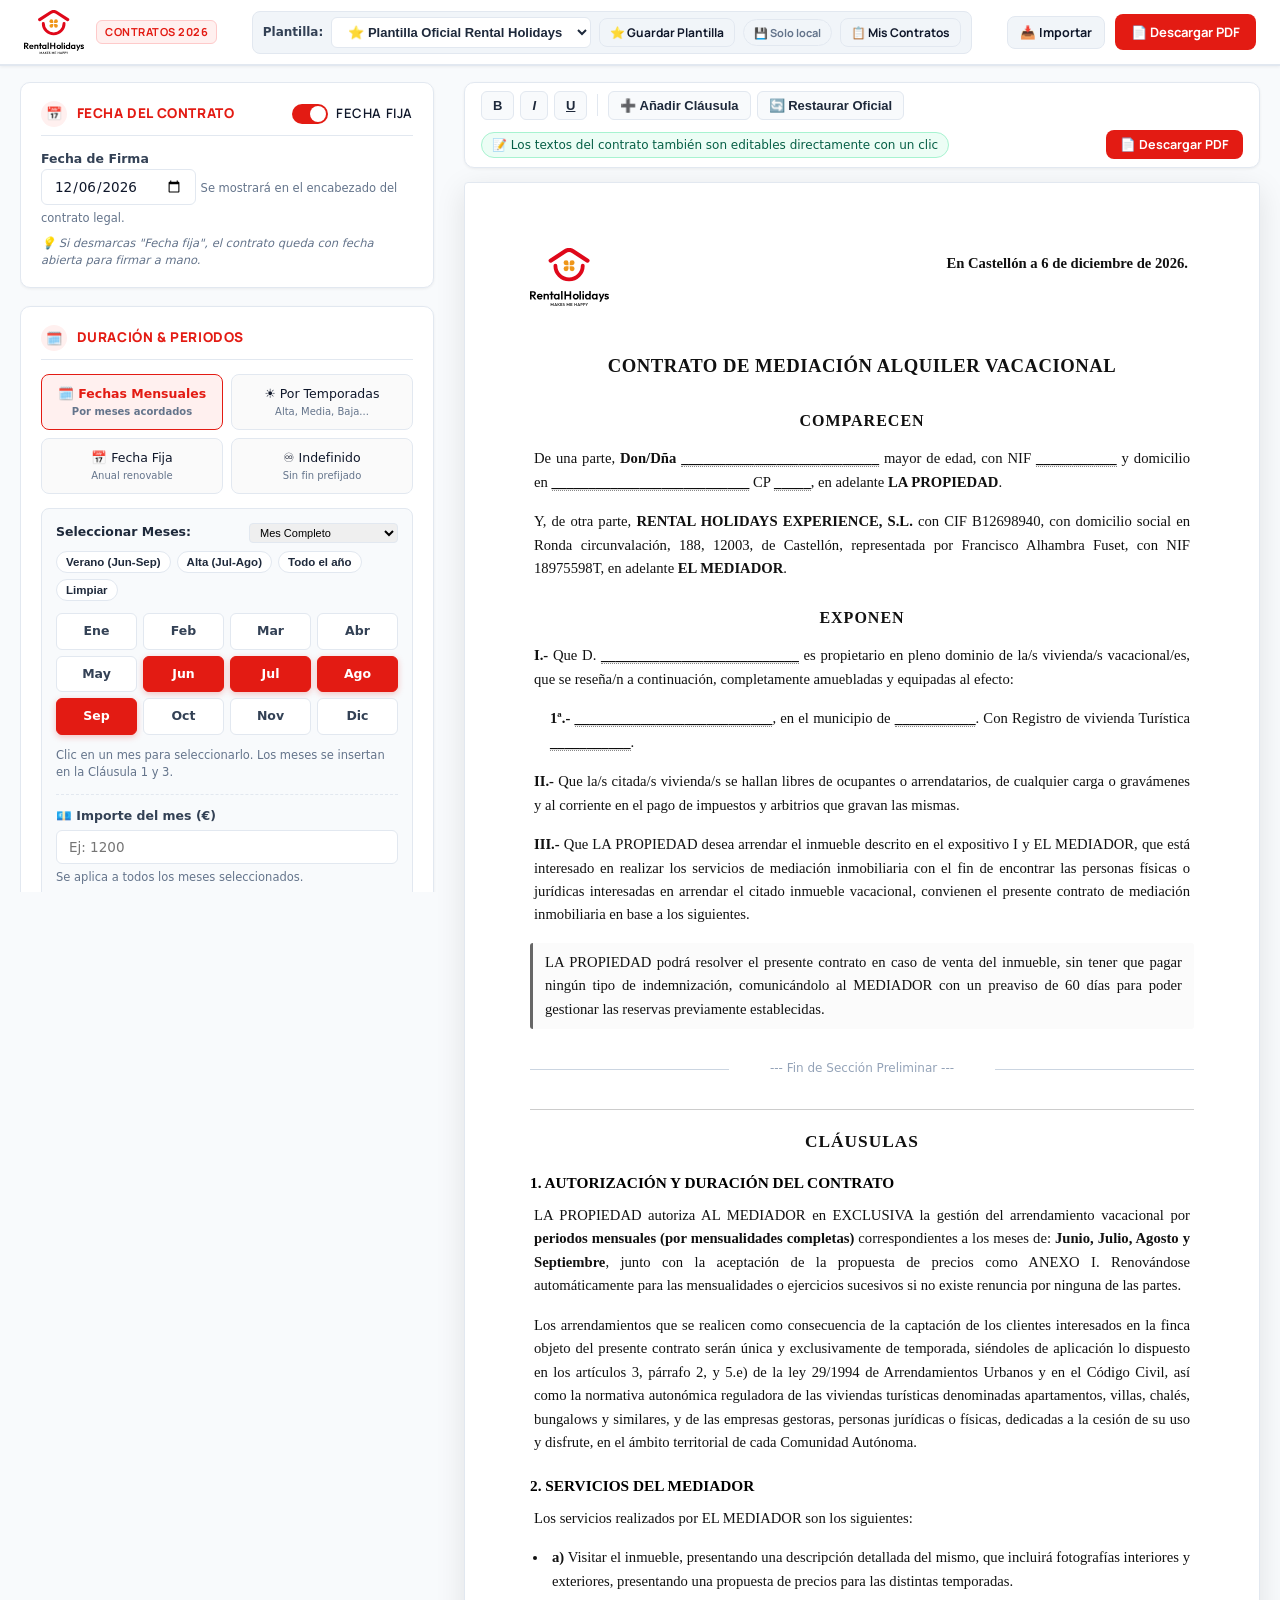
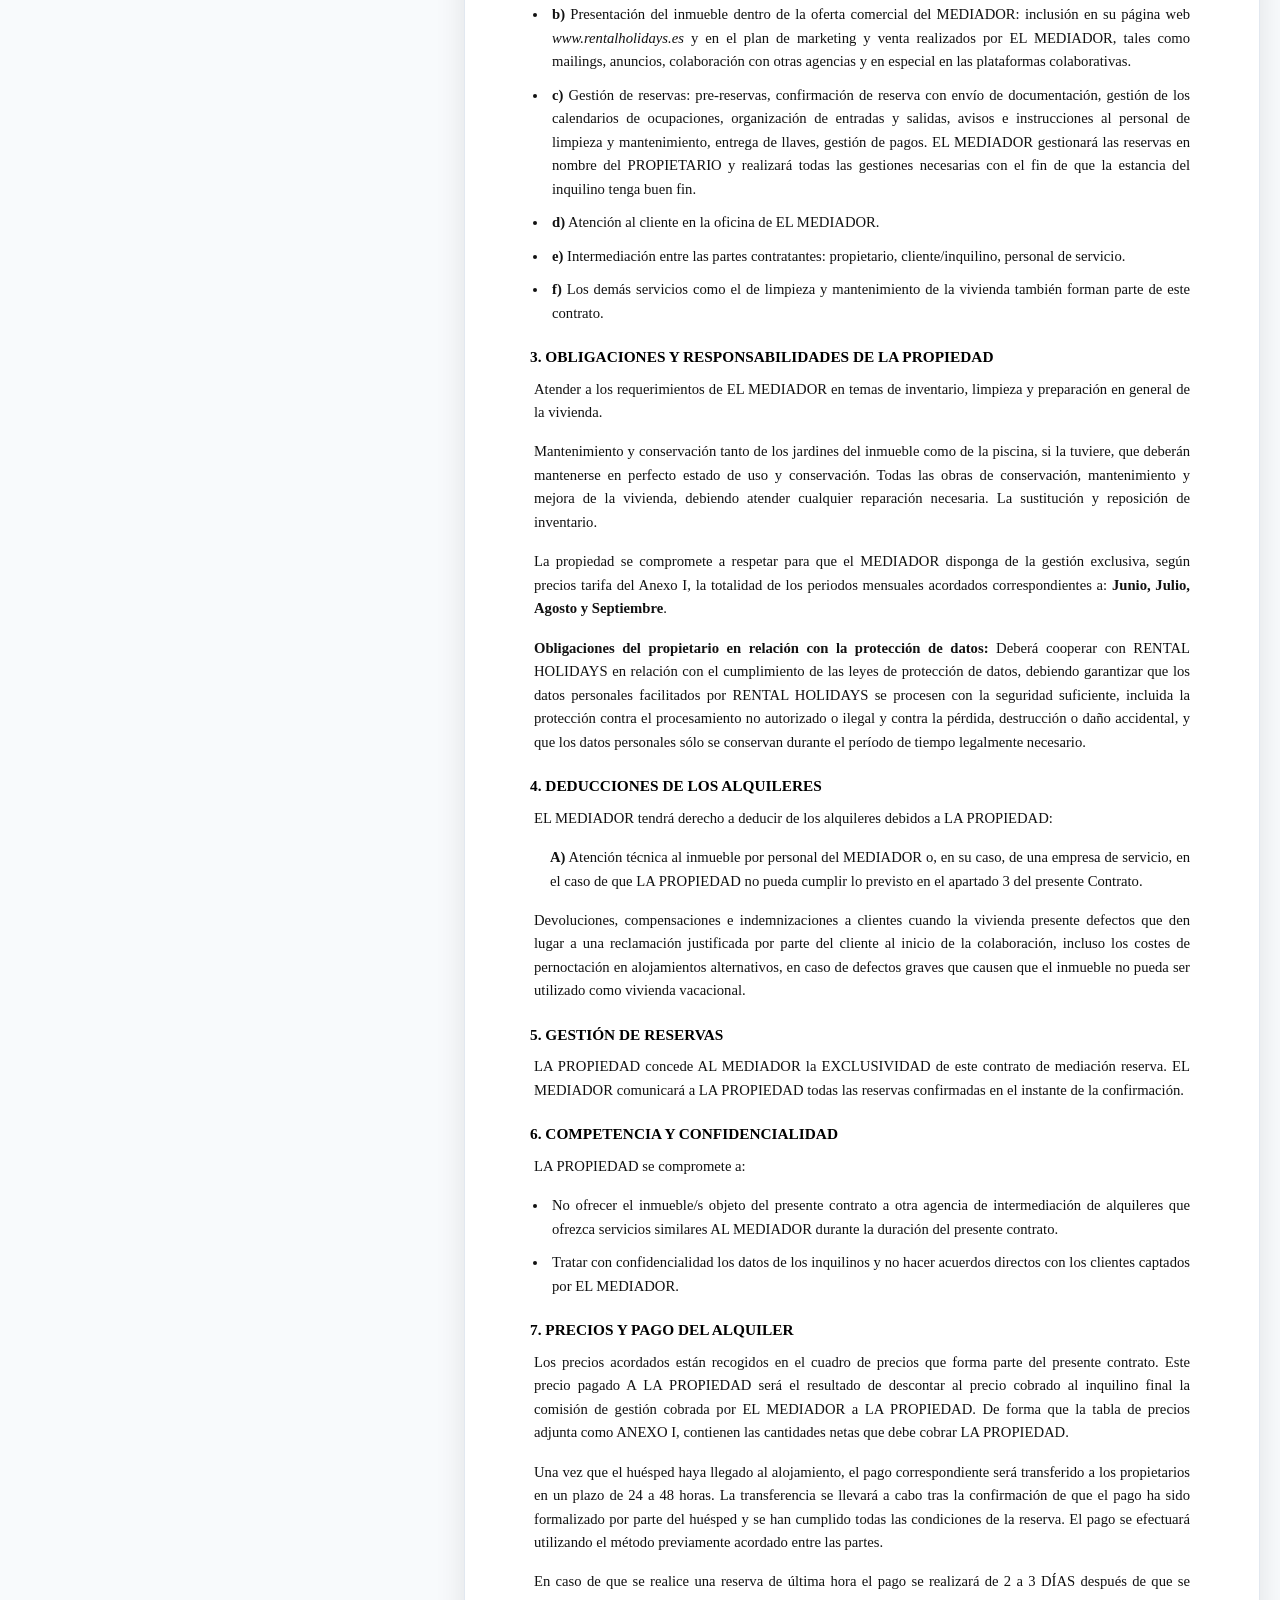
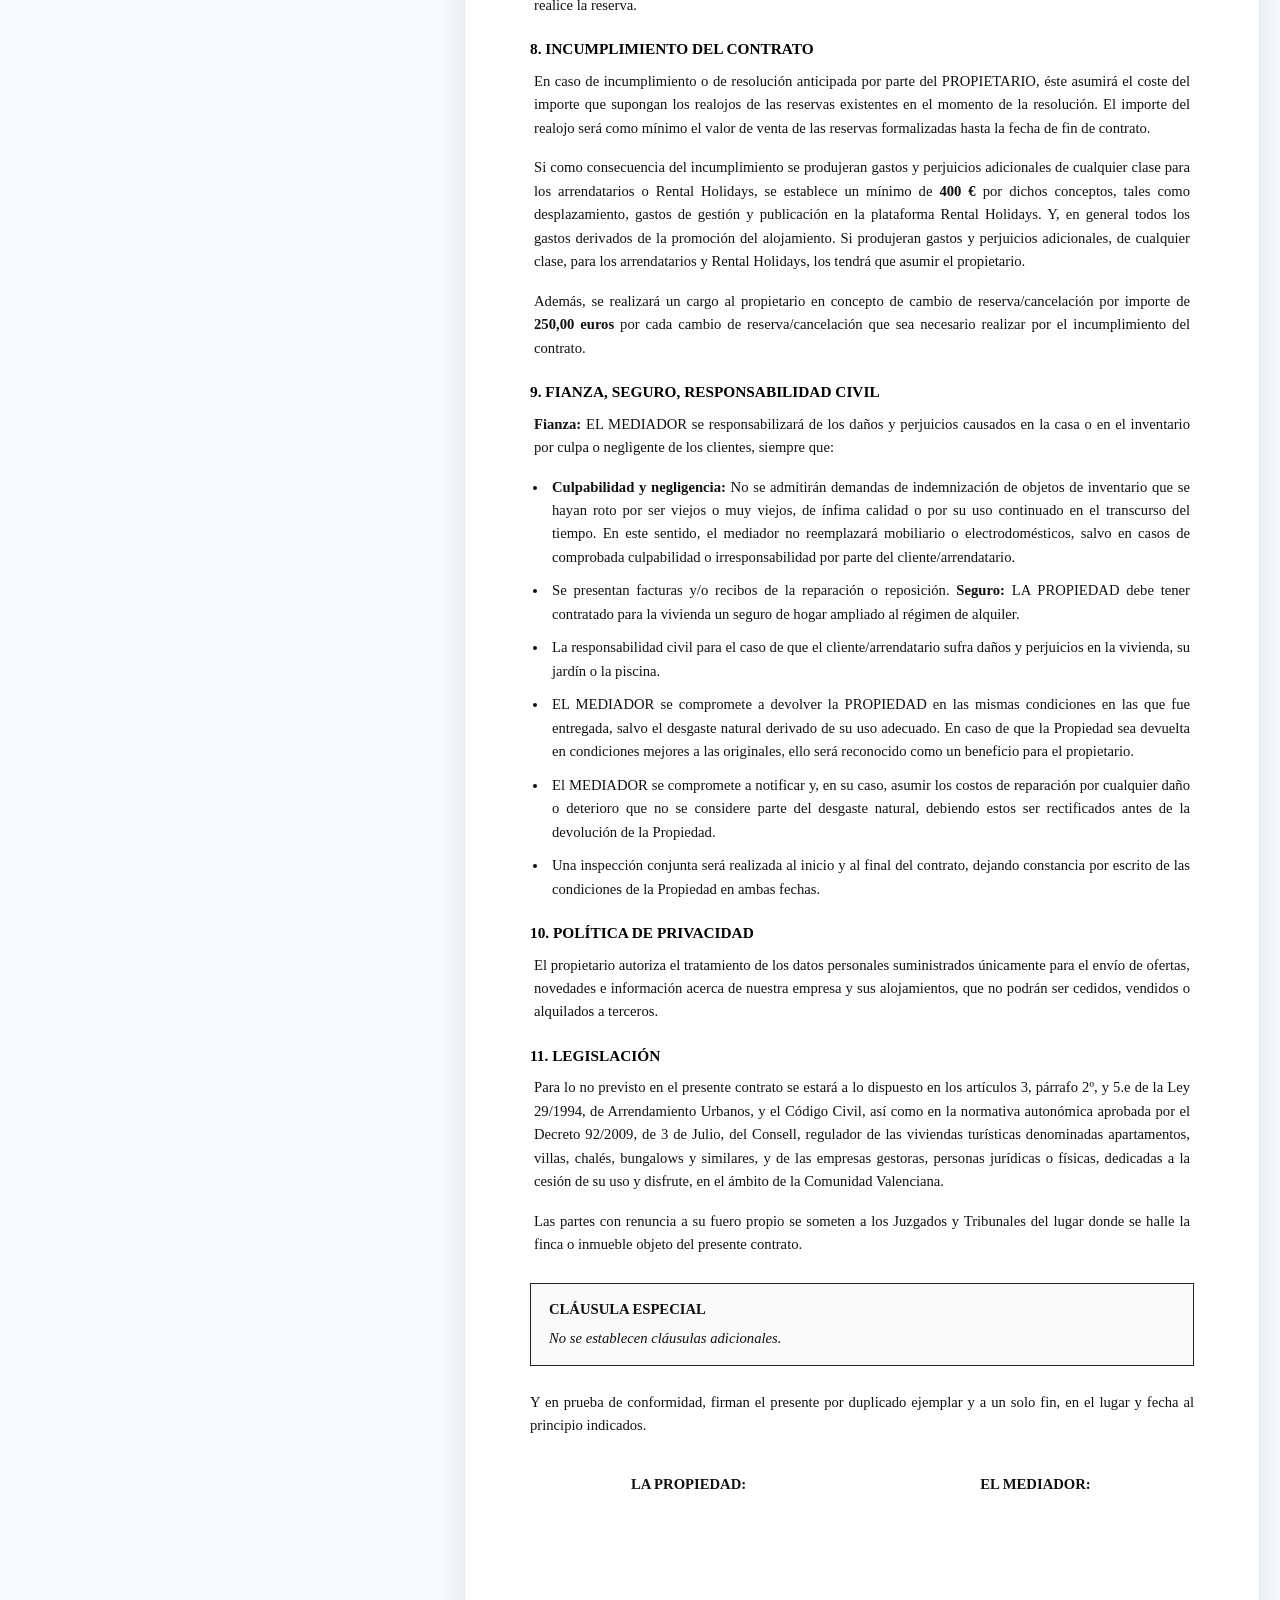
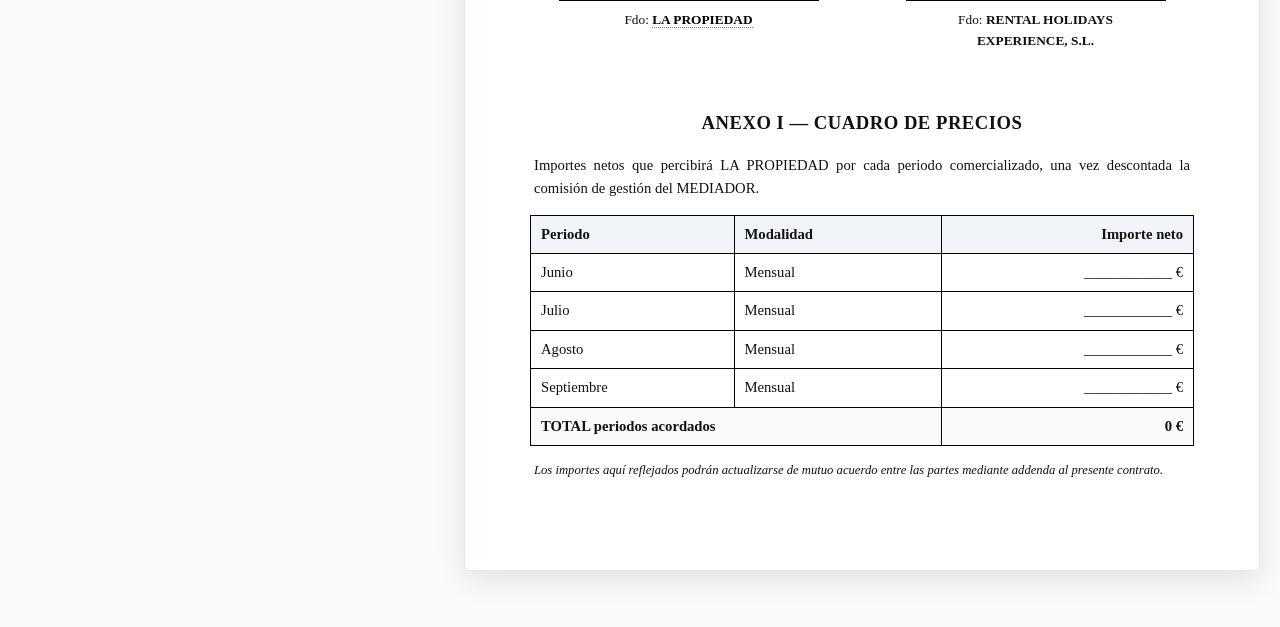
==== index.html @ 059d4587 "Generador de contratos de mediación con exportación a PDF Aplicación estática para componer contrato" ====
<!DOCTYPE html>
<html lang="es">
<head>
  <meta charset="UTF-8">
  <meta name="viewport" content="width=device-width, initial-scale=1.0">
  <title>Plantilla y Generador de Contrato - Rental Holidays</title>
  <link rel="preconnect" href="https://fonts.googleapis.com">
  <link rel="stylesheet" href="https://fonts.googleapis.com/css2?family=Manrope:wght@600;700;800&display=swap">
  <!-- ?v= evita que el navegador sirva versiones viejas desde caché al abrir por file:// -->
  <link rel="stylesheet" href="css/styles.css?v=4">
  <script src="js/html2pdf.bundle.min.js"></script>
</head>
<body>

  <!-- CABECERA PRINCIPAL -->
  <header class="app-header">
    <div class="header-container">
      <div class="brand-section">
        <img src="assets/logo.svg" alt="Rental Holidays" class="brand-logo" />
        <span class="brand-badge">Contratos 2026</span>
      </div>

      <!-- Selector y Gestor de Plantillas -->
      <div class="template-bar-header">
        <label for="selectPlantillas" style="font-size: 12px; font-weight: 700; color: var(--secondary-light);">Plantilla:</label>
        <select id="selectPlantillas" onchange="onTemplateSelected(this.value)">
          <option value="default">⭐ Plantilla Oficial Rental Holidays</option>
        </select>
        <button type="button" class="btn btn-secondary" style="padding: 5px 10px; font-size: 12px;" onclick="openSaveTemplateModal()" title="Guardar cambios como nueva plantilla">
          ⭐ Guardar Plantilla
        </button>
        <button type="button" id="btnEliminarPlantilla" class="btn btn-danger-outline" style="padding: 5px 9px; font-size: 12px; display: none;" onclick="deleteCurrentTemplate()" title="Eliminar plantilla seleccionada">
          🗑️
        </button>
        <button type="button" id="dbStatusBadge" class="db-status-badge db-status-offline" onclick="connectDbPrompt()" title="Conectar con la base de datos compartida entre PCs">
          💾 Solo local
        </button>
        <button type="button" class="btn btn-secondary" style="padding: 5px 10px; font-size: 12px;" onclick="openContractsListModal()" title="Ver todos los contratos guardados">
          📋 Mis Contratos
        </button>
      </div>

      <!-- Acciones de Exportación -->
      <div class="header-actions">
        <input type="file" id="inputImportJSON" accept=".json" style="display: none;" onchange="importTemplatesJSON(event)">
        <button type="button" class="btn btn-secondary" style="font-size: 12.5px; padding: 7px 12px;" onclick="document.getElementById('inputImportJSON').click()">
          📥 Importar
        </button>
        <button type="button" class="btn btn-primary" onclick="downloadPDF()">
          📄 Descargar PDF
        </button>
      </div>
    </div>
  </header>

  <!-- ESPACIO DE TRABAJO UNIFICADO (2 COLUMNAS) -->
  <main class="workspace-container">

    <!-- ==========================================
         COLUMNA IZQUIERDA: FORMULARIO + FECHAS
         ========================================== -->
    <aside class="control-panel">

      <!-- 1. FECHA DEL CONTRATO -->
      <div class="card">
        <div class="card-title">
          <div><span class="icon-badge">📅</span> Fecha del Contrato</div>
          <label class="switch-control">
            <input type="checkbox" id="chkIncluirFecha" checked>
            <span class="switch-label">Fecha fija</span>
          </label>
        </div>
        <div id="contenedorFechaInput" class="form-group" style="margin-bottom: 6px;">
          <label for="fechaContrato">Fecha de Firma</label>
          <input type="date" id="fechaContrato">
          <span class="help-text">Se mostrará en el encabezado del contrato legal.</span>
        </div>
        <div class="help-text" style="font-style: italic; margin-top: 4px;">
          💡 Si desmarcas "Fecha fija", el contrato queda con fecha abierta para firmar a mano.
        </div>
      </div>

      <!-- 2. MODALIDAD DE DURACIÓN & FECHAS MENSUALES -->
      <div class="card">
        <div class="card-title">
          <div><span class="icon-badge">🗓️</span> Duración & Periodos</div>
        </div>

        <div class="mode-selector-tabs">
          <label class="mode-tab-option">
            <input type="radio" name="modoDuracion" value="mensual" checked>
            <div class="mode-tab-card">
              <span class="mode-tab-title">🗓️ Fechas Mensuales</span>
              <span style="font-size: 10px; color: var(--text-muted);">Por meses acordados</span>
            </div>
          </label>
          <label class="mode-tab-option">
            <input type="radio" name="modoDuracion" value="temporadas">
            <div class="mode-tab-card">
              <span class="mode-tab-title">☀️ Por Temporadas</span>
              <span style="font-size: 10px; color: var(--text-muted);">Alta, Media, Baja...</span>
            </div>
          </label>
          <label class="mode-tab-option">
            <input type="radio" name="modoDuracion" value="fechas">
            <div class="mode-tab-card">
              <span class="mode-tab-title">📅 Fecha Fija</span>
              <span style="font-size: 10px; color: var(--text-muted);">Anual renovable</span>
            </div>
          </label>
          <label class="mode-tab-option">
            <input type="radio" name="modoDuracion" value="indefinido">
            <div class="mode-tab-card">
              <span class="mode-tab-title">♾️ Indefinido</span>
              <span style="font-size: 10px; color: var(--text-muted);">Sin fin prefijado</span>
            </div>
          </label>
        </div>

        <!-- PANEL: FECHAS MENSUALES CON FECHAS POR MES -->
        <div id="panelModoMensual" class="monthly-dates-box" style="display: block;">
          <div style="display: flex; justify-content: space-between; align-items: center; margin-bottom: 8px;">
            <strong style="font-size: 12.5px; color: var(--secondary);">Seleccionar Meses:</strong>
            <select id="selTipoMensual" style="font-size: 11px; padding: 2px 6px; border-radius: 4px; border: 1px solid var(--border);">
              <option value="completo">Mes Completo</option>
              <option value="quincenal">Por Quincenas</option>
              <option value="personalizado">Fechas Personalizadas</option>
            </select>
          </div>
          <div class="monthly-presets">
            <button type="button" class="preset-btn" onclick="setMonthPreset('verano')">Verano (Jun-Sep)</button>
            <button type="button" class="preset-btn" onclick="setMonthPreset('alta')">Alta (Jul-Ago)</button>
            <button type="button" class="preset-btn" onclick="setMonthPreset('anual')">Todo el año</button>
            <button type="button" class="preset-btn" onclick="setMonthPreset('limpiar')">Limpiar</button>
          </div>
          <div class="months-grid">
            <div class="month-chip" data-month="1">Ene</div>
            <div class="month-chip" data-month="2">Feb</div>
            <div class="month-chip" data-month="3">Mar</div>
            <div class="month-chip" data-month="4">Abr</div>
            <div class="month-chip" data-month="5">May</div>
            <div class="month-chip" data-month="6">Jun</div>
            <div class="month-chip" data-month="7">Jul</div>
            <div class="month-chip" data-month="8">Ago</div>
            <div class="month-chip" data-month="9">Sep</div>
            <div class="month-chip" data-month="10">Oct</div>
            <div class="month-chip" data-month="11">Nov</div>
            <div class="month-chip" data-month="12">Dic</div>
          </div>
          <span class="help-text" style="display: block; margin-bottom: 12px;">Clic en un mes para seleccionarlo. Los meses se insertan en la Cláusula 1 y 3.</span>

          <!-- IMPORTES DE LOS MESES -->
          <div class="monthly-amounts">
            <div class="form-group" style="margin-bottom: 8px;">
              <label for="importeMensual">💶 Importe del mes (€)</label>
              <input type="number" id="importeMensual" min="0" step="0.01" placeholder="Ej: 1200">
              <span class="help-text">Se aplica a todos los meses seleccionados.</span>
            </div>
            <label class="switch-control" style="margin-bottom: 8px;">
              <input type="checkbox" id="chkImportePorMes">
              <span class="switch-label">Importe específico por mes</span>
            </label>
            <div id="monthAmountsContainer" style="display: none; flex-direction: column; gap: 6px;"></div>
            <span class="help-text" style="margin-top: 8px; display: block;">Los importes se publican en el <strong>ANEXO I</strong> del contrato.</span>
          </div>
        </div>

        <!-- PANEL: POR TEMPORADAS -->
        <div id="panelModoTemporadas" class="seasons-manager" style="display: none;">
          <div class="seasons-header">
            <strong style="font-size: 12.5px; color: var(--secondary);">Temporadas Definidas:</strong>
            <button type="button" class="btn btn-secondary" style="padding: 3px 8px; font-size: 11px;" onclick="addSeason()">+ Añadir</button>
          </div>
          <div id="seasonsListContainer"></div>
        </div>

        <!-- PANEL: FECHA FIJA ANUAL -->
        <div id="panelModoFechas" style="display: none; background: #f8fafc; padding: 12px; border-radius: 8px; border: 1px solid var(--border);">
          <div class="form-group" style="margin-bottom: 0;">
            <label for="fechaFinContrato">Fecha Límite Inicial</label>
            <input type="text" id="fechaFinContrato" value="31 de octubre de 2026" placeholder="31 de octubre de 2026">
          </div>
        </div>
      </div>

      <!-- 3. DATOS DEL PROPIETARIO (COMPARECE) -->
      <div class="card">
        <div class="card-title">
          <div><span class="icon-badge">👤</span> Datos del Propietario</div>
        </div>
        <div class="form-group">
          <label for="nombrePropietario">Nombre Completo (Doña/Don)</label>
          <input type="text" id="nombrePropietario" placeholder="Nombre y Apellidos" oninput="onFieldInput('nombrePropietario', this.value)">
        </div>
        <div style="display: grid; grid-template-columns: 1fr 1fr; gap: 10px;">
          <div class="form-group">
            <label for="nifPropietario">NIF / NIE</label>
            <input type="text" id="nifPropietario" placeholder="12345678X" oninput="onFieldInput('nifPropietario', this.value)">
          </div>
          <div class="form-group">
            <label for="cpPropietario">Código Postal</label>
            <input type="text" id="cpPropietario" placeholder="12003" oninput="onFieldInput('cpPropietario', this.value)">
          </div>
        </div>
        <div class="form-group">
          <label for="domicilioPropietario">Domicilio Completo</label>
          <input type="text" id="domicilioPropietario" placeholder="Calle, Número, Ciudad" oninput="onFieldInput('domicilioPropietario', this.value)">
        </div>
      </div>

      <!-- 4. INMUEBLE TURÍSTICO (EXPONEN) -->
      <div class="card">
        <div class="card-title">
          <div><span class="icon-badge">🏠</span> Inmueble Turístico</div>
        </div>
        <div class="form-group">
          <label for="descripcionVivienda">Ubicación / Descripción</label>
          <input type="text" id="descripcionVivienda" placeholder="Ej: Apartamento en Primera Línea de Playa" oninput="onFieldInput('descripcionVivienda', this.value)">
        </div>
        <div style="display: grid; grid-template-columns: 1fr 1fr; gap: 10px;">
          <div class="form-group">
            <label for="refInmueble">Nº Registro VT</label>
            <input type="text" id="refInmueble" placeholder="VT-XXXXX-CS" oninput="onFieldInput('refInmueble', this.value)">
          </div>
          <div class="form-group">
            <label for="municipioInmueble">Municipio</label>
            <input type="text" id="municipioInmueble" placeholder="Castellón / Peñíscola" oninput="onFieldInput('municipioInmueble', this.value)">
          </div>
        </div>
      </div>

      <!-- 5. CLÁUSULA ESPECIAL -->
      <div class="card">
        <div class="card-title">
          <div><span class="icon-badge">📝</span> Cláusula Especial</div>
        </div>
        <div class="form-group">
          <label for="clausulaEspecial">Acuerdos o pactos adicionales</label>
          <textarea id="clausulaEspecial" rows="3" placeholder="Ej: El propietario se reserva la primera quincena de julio..." oninput="onFieldInput('clausulaEspecial', this.value)" style="resize: vertical;"></textarea>
        </div>
      </div>

      <!-- 6. FIRMA DIGITAL -->
      <div class="card">
        <div class="card-title">
          <div><span class="icon-badge">✍️</span> Firma del Propietario</div>
          <button type="button" class="btn-danger-outline btn" style="padding: 3px 8px; font-size: 11px;" onclick="limpiarFirma()">Limpiar</button>
        </div>
        <div class="signature-box">
          <canvas id="canvasFirma"></canvas>
          <div class="sig-actions">
            <span class="sig-status" id="sigStatusText">Dibuja con ratón o dedo</span>
            <span style="font-size: 10.5px; color: #94a3b8;">Aparece en el contrato</span>
          </div>
        </div>
      </div>

      <!-- 7. ACCIONES RÁPIDAS -->
      <div class="card" style="background: #fdfefe;">
        <div style="display: flex; flex-direction: column; gap: 8px;">
          <button type="button" class="btn btn-primary" style="width: 100%; padding: 12px;" onclick="downloadPDF()">
            📄 Descargar Contrato PDF
          </button>
          <button type="button" class="btn btn-success" style="width: 100%;" onclick="openSaveTemplateModal()">
            ⭐ Guardar como Plantilla
          </button>
        </div>
      </div>

    </aside>

    <!-- ==========================================
         COLUMNA DERECHA: CONTRATO LEGAL A4 EN VIVO
         ========================================== -->
    <section class="document-view-column">

      <!-- BARRA DE HERRAMIENTAS DE EDICIÓN -->
      <div class="editor-toolbar">
        <div class="toolbar-group">
          <button type="button" class="tool-btn" onclick="formatDoc('bold')" title="Negrita"><strong>B</strong></button>
          <button type="button" class="tool-btn" onclick="formatDoc('italic')" title="Cursiva"><em>I</em></button>
          <button type="button" class="tool-btn" onclick="formatDoc('underline')" title="Subrayado"><u>U</u></button>
          <div class="tool-divider"></div>
          <button type="button" class="tool-btn" onclick="addNewClause()">➕ Añadir Cláusula</button>
          <button type="button" class="tool-btn" onclick="resetToDefaultContract()">🔄 Restaurar Oficial</button>
        </div>
        <div class="editor-badge-hint">
          <span>📝 Los textos del contrato también son editables directamente con un clic</span>
        </div>
        <div class="toolbar-group">
          <button type="button" class="btn btn-primary" style="padding: 6px 14px; font-size: 12.5px;" onclick="downloadPDF()">
            📄 Descargar PDF
          </button>
        </div>
      </div>

      <!-- HOJA LEGAL A4 -->
      <div class="document-container">
        <div id="contratoDocumento" class="legal-sheet">
          <!-- Generado dinámicamente por contractData.js -->
        </div>
      </div>

    </section>
  </main>

  <!-- MODAL: GUARDAR COMO PLANTILLA -->
  <div id="modalGuardarPlantilla" class="modal-overlay">
    <div class="modal-content">
      <h3 class="modal-title">⭐ Guardar como Plantilla</h3>
      <p style="font-size: 13px; color: var(--text-muted); margin-bottom: 14px;">
        Asigna un nombre a esta plantilla para reutilizarla fácilmente en el futuro con otros propietarios o periodos.
      </p>
      <div class="form-group">
        <label for="inputNombrePlantilla">Nombre de la Plantilla</label>
        <input type="text" id="inputNombrePlantilla" placeholder="Ej: Plantilla Mensual Verano 2026">
      </div>
      <div class="modal-actions">
        <button type="button" class="btn btn-secondary" onclick="closeSaveTemplateModal()">Cancelar</button>
        <button type="button" class="btn btn-success" onclick="confirmSaveTemplate()">Guardar Plantilla</button>
      </div>
    </div>
  </div>

  <!-- MODAL: MIS CONTRATOS (buscar / cargar / eliminar) -->
  <div id="modalMisContratos" class="modal-overlay">
    <div class="modal-content" style="max-width: 560px;">
      <h3 class="modal-title">📋 Mis Contratos</h3>
      <input type="text" id="inputBuscarContrato" class="contracts-search" placeholder="Buscar por nombre de propietario o plantilla…" oninput="renderContractsList(this.value)">
      <div id="contractsListContainer" class="contracts-list"></div>
      <div class="modal-actions">
        <button type="button" class="btn btn-secondary" onclick="closeContractsListModal()">Cerrar</button>
      </div>
    </div>
  </div>

  <!-- OVERLAY DE CARGA -->
  <div id="overlayLoading" class="modal-overlay">
    <div style="background: white; border-radius: 12px; padding: 25px; text-align: center; max-width: 320px; box-shadow: var(--shadow-lg);">
      <div class="spinner"></div>
      <h4 style="color: var(--secondary); margin-bottom: 6px; margin-top: 10px;">Generando PDF</h4>
      <p style="font-size: 12px; color: var(--text-muted);">Preparando el documento legal oficial...</p>
    </div>
  </div>

  <style>
    @keyframes spin { to { transform: rotate(360deg); } }
    .spinner {
      width: 36px; height: 36px;
      border: 4px solid #f1f5f9;
      border-top: 4px solid var(--primary);
      border-radius: 50%;
      animation: spin 0.8s linear infinite;
      margin: 0 auto;
    }
  </style>

  <script src="js/contractData.js?v=4"></script>
  <script src="js/signature.js?v=4"></script>
  <script src="js/db.js?v=4"></script>
  <script src="js/app.js?v=4"></script>
</body>
</html>
---- css/styles.css ----
/* =========================================================
   RENTAL HOLIDAYS - SISTEMA DE CONTRATO EDITABLE
   Estilos de interfaz moderna y documento legal oficial A4
   ========================================================= */

:root {
  --primary: #E31B13;
  --primary-hover: #c4150e;
  --primary-light: #fff0ef;
  --primary-border: #fecaca;
  --secondary: #1e293b;
  --secondary-light: #334155;
  --accent: #990000;
  --bg: #f8fafc;
  --card-bg: #ffffff;
  --text-main: #0f172a;
  --text-muted: #64748b;
  --border: #e2e8f0;
  --border-focus: #E31B13;
  --success: #10b981;
  --warning: #f59e0b;
  --danger: #ef4444;
  --radius: 10px;
  --shadow-sm: 0 1px 3px rgba(0,0,0,0.06);
  --shadow-md: 0 4px 12px rgba(0,0,0,0.08);
  --shadow-lg: 0 10px 30px rgba(0,0,0,0.12);
  --font-sans: 'Segoe UI', system-ui, -apple-system, sans-serif;
  --font-legal: 'Times New Roman', Times, Georgia, serif;
  --font-display: 'Manrope', var(--font-sans);
}

* {
  box-sizing: border-box;
  margin: 0;
  padding: 0;
}

body {
  font-family: var(--font-sans);
  background-color: var(--bg);
  color: var(--text-main);
  line-height: 1.5;
  min-height: 100vh;
}

/* ==========================================
   APP HEADER
   ========================================== */
.app-header {
  background: #ffffff;
  border-bottom: 2px solid var(--border);
  padding: 10px 24px;
  position: sticky;
  top: 0;
  z-index: 100;
  box-shadow: var(--shadow-sm);
}

.header-container {
  max-width: 1600px;
  margin: 0 auto;
  display: flex;
  align-items: center;
  justify-content: space-between;
  gap: 15px;
  flex-wrap: wrap;
}

.brand-section {
  display: flex;
  align-items: center;
  gap: 12px;
}

.brand-logo {
  height: 44px;
  width: auto;
}

.brand-badge {
  background: var(--primary-light);
  color: var(--primary);
  font-family: var(--font-display);
  font-size: 11px;
  font-weight: 700;
  padding: 3px 8px;
  border-radius: 6px;
  text-transform: uppercase;
  letter-spacing: 0.5px;
  border: 1px solid var(--primary-border);
}

/* Template Selector Bar in Header */
.template-bar-header {
  display: flex;
  align-items: center;
  gap: 8px;
  background: #f1f5f9;
  padding: 5px 10px;
  border-radius: 8px;
  border: 1px solid var(--border);
}

.template-bar-header select {
  padding: 6px 12px;
  border: 1px solid var(--border);
  border-radius: 6px;
  font-size: 13px;
  font-weight: 600;
  color: var(--secondary);
  background: white;
  min-width: 220px;
  cursor: pointer;
}

.header-actions {
  display: flex;
  gap: 10px;
  align-items: center;
}

/* Common Buttons */
.btn {
  display: inline-flex;
  align-items: center;
  justify-content: center;
  gap: 8px;
  padding: 9px 16px;
  border-radius: 8px;
  font-family: var(--font-display);
  font-size: 13px;
  font-weight: 700;
  cursor: pointer;
  transition: all 0.2s ease;
  border: none;
  text-decoration: none;
}

.btn-primary {
  background: var(--primary);
  color: white;
}
.btn-primary:hover {
  background: var(--primary-hover);
  box-shadow: 0 4px 12px rgba(227, 27, 19, 0.3);
}

.btn-secondary {
  background: #f1f5f9;
  color: var(--text-main);
  border: 1px solid var(--border);
}
.btn-secondary:hover {
  background: #e2e8f0;
}

.btn-success {
  background: var(--success);
  color: white;
}
.btn-success:hover {
  background: #0d9668;
}

.btn-danger-outline {
  background: transparent;
  border: 1px solid var(--danger);
  color: var(--danger);
}
.btn-danger-outline:hover {
  background: #fef2f2;
}

/* ==========================================
   MAIN 2-COLUMN WORKSPACE
   ========================================== */
.workspace-container {
  max-width: 1600px;
  margin: 16px auto;
  padding: 0 20px 40px;
  display: grid;
  grid-template-columns: 1fr;
  gap: 24px;
  align-items: start;
}

@media (min-width: 1100px) {
  .workspace-container {
    grid-template-columns: 420px 1fr;
  }
}

/* Control Panel (Left Column) */
.control-panel {
  display: flex;
  flex-direction: column;
  gap: 18px;
}

@media (min-width: 1100px) {
  .control-panel {
    position: sticky;
    top: 76px;
    max-height: calc(100vh - 90px);
    overflow-y: auto;
    padding-right: 6px;
  }
  
  .control-panel::-webkit-scrollbar {
    width: 6px;
  }
  .control-panel::-webkit-scrollbar-thumb {
    background: #cbd5e1;
    border-radius: 4px;
  }
}

.card {
  background: var(--card-bg);
  border-radius: var(--radius);
  border: 1px solid var(--border);
  box-shadow: var(--shadow-sm);
  padding: 18px 20px;
  transition: box-shadow 0.2s ease;
}

.card:hover {
  box-shadow: var(--shadow-md);
}

.card-title {
  display: flex;
  align-items: center;
  justify-content: space-between;
  margin-bottom: 14px;
  padding-bottom: 8px;
  border-bottom: 1px solid var(--border);
  color: var(--primary);
  font-family: var(--font-display);
  font-size: 13.5px;
  font-weight: 800;
  text-transform: uppercase;
  letter-spacing: 0.6px;
}

/* Estado de sincronización con la base de datos compartida */
.db-status-badge {
  display: inline-flex;
  align-items: center;
  gap: 6px;
  padding: 5px 10px;
  border-radius: 999px;
  font-family: var(--font-display);
  font-size: 11px;
  font-weight: 700;
  border: 1px solid var(--border);
  background: #f1f5f9;
  color: var(--text-muted);
  cursor: pointer;
  transition: all 0.2s ease;
  white-space: nowrap;
}
.db-status-badge:hover { filter: brightness(0.97); }
.db-status-badge.db-status-online {
  background: #ecfdf5;
  border-color: #a7f3d0;
  color: #047857;
}
.db-status-badge.db-status-offline {
  background: #f1f5f9;
  border-color: var(--border);
  color: var(--text-muted);
}
.db-status-badge.db-status-error {
  background: #fff7ed;
  border-color: #fed7aa;
  color: #c2410c;
}
.db-status-badge.db-status-checking {
  background: #eff6ff;
  border-color: #bfdbfe;
  color: #1d4ed8;
}

.card-title .icon-badge {
  background: var(--primary-light);
  color: var(--primary);
  width: 26px;
  height: 26px;
  display: inline-flex;
  align-items: center;
  justify-content: center;
  border-radius: 50%;
  font-size: 13px;
  margin-right: 6px;
}

.form-group {
  display: flex;
  flex-direction: column;
  gap: 5px;
  margin-bottom: 12px;
}

.form-group label {
  font-size: 12.5px;
  font-weight: 600;
  color: #334155;
  display: flex;
  align-items: center;
  justify-content: space-between;
}

.form-group input,
.form-group select,
.form-group textarea {
  padding: 8px 12px;
  border: 1px solid var(--border);
  border-radius: 6px;
  font-size: 13.5px;
  font-family: inherit;
  background: #ffffff;
  color: var(--text-main);
  transition: all 0.2s;
}

.form-group input:focus,
.form-group select:focus,
.form-group textarea:focus {
  outline: none;
  border-color: var(--border-focus);
  box-shadow: 0 0 0 3px rgba(227, 27, 19, 0.15);
}

.help-text {
  font-size: 11.5px;
  color: var(--text-muted);
}

/* Switch Controls */
.switch-control {
  display: flex;
  align-items: center;
  gap: 8px;
  cursor: pointer;
  user-select: none;
}

.switch-control input[type="checkbox"] {
  width: 36px;
  height: 20px;
  appearance: none;
  background: #cbd5e1;
  border-radius: 20px;
  position: relative;
  outline: none;
  cursor: pointer;
  transition: 0.3s;
}

.switch-control input[type="checkbox"]:checked {
  background: var(--primary);
}

.switch-control input[type="checkbox"]::after {
  content: '';
  position: absolute;
  top: 2px;
  left: 2px;
  width: 16px;
  height: 16px;
  background: white;
  border-radius: 50%;
  transition: 0.3s;
}

.switch-control input[type="checkbox"]:checked::after {
  left: 18px;
}

.switch-label {
  font-size: 13px;
  font-weight: 600;
  color: var(--text-main);
}

/* Mode Selection Pills */
.mode-selector-tabs {
  display: grid;
  grid-template-columns: 1fr 1fr;
  gap: 8px;
  margin-bottom: 14px;
}

.mode-tab-option {
  position: relative;
}

.mode-tab-option input[type="radio"] {
  position: absolute;
  opacity: 0;
  cursor: pointer;
}

.mode-tab-card {
  border: 1.5px solid var(--border);
  border-radius: 8px;
  padding: 10px 8px;
  text-align: center;
  cursor: pointer;
  transition: all 0.2s ease;
  background: #fafafa;
  display: flex;
  flex-direction: column;
  align-items: center;
  justify-content: center;
  height: 100%;
}

.mode-tab-card:hover {
  border-color: #cbd5e1;
}

.mode-tab-option input[type="radio"]:checked + .mode-tab-card {
  border-color: var(--primary);
  background: var(--primary-light);
  color: var(--primary);
  font-weight: 700;
}

.mode-tab-title {
  font-size: 12.5px;
  display: block;
}

/* Spans de datos inyectados desde el formulario */
.data-field {
  font-weight: bold;
  color: #000;
  border-bottom: 1px dotted #888;
  min-width: 20px;
  display: inline;
  transition: background 0.2s;
}

@media screen {
  .data-field:empty::before {
    content: attr(data-placeholder, '______');
    color: #aaa;
    font-weight: normal;
    font-style: italic;
  }
}

/* ==========================================
   NUEVO: SELECTOR DE FECHAS MENSUALES
   ========================================== */
.monthly-dates-box {
  background: #f8fafc;
  border: 1px solid var(--border);
  border-radius: 8px;
  padding: 14px;
}

.monthly-presets {
  display: flex;
  gap: 6px;
  flex-wrap: wrap;
  margin-bottom: 12px;
}

.preset-btn {
  background: white;
  border: 1px solid var(--border);
  padding: 4px 9px;
  border-radius: 20px;
  font-size: 11.5px;
  font-weight: 600;
  color: var(--secondary);
  cursor: pointer;
  transition: all 0.15s;
}

.preset-btn:hover {
  background: #e2e8f0;
  border-color: #cbd5e1;
}

.months-grid {
  display: grid;
  grid-template-columns: repeat(4, 1fr);
  gap: 6px;
  margin-bottom: 12px;
}

.month-chip {
  background: white;
  border: 1.5px solid var(--border);
  border-radius: 6px;
  padding: 8px 4px;
  text-align: center;
  font-size: 12.5px;
  font-weight: 600;
  cursor: pointer;
  user-select: none;
  transition: all 0.15s ease;
  color: #334155;
}

.month-chip:hover {
  border-color: var(--primary-border);
}

.month-chip.selected {
  background: var(--primary);
  border-color: var(--primary);
  color: white;
  box-shadow: 0 2px 6px rgba(227, 27, 19, 0.25);
}

/* Importes por mes */
.monthly-amounts {
  border-top: 1px dashed var(--border);
  padding-top: 12px;
}

.month-amount-row {
  display: grid;
  grid-template-columns: 1fr 110px auto;
  gap: 8px;
  align-items: center;
  background: white;
  padding: 6px 10px;
  border: 1px solid var(--border);
  border-radius: 6px;
}

.month-amount-name {
  font-size: 12.5px;
  font-weight: 600;
  color: var(--secondary);
}

.month-amount-row input {
  padding: 6px 8px;
  font-size: 12px;
  border: 1px solid var(--border);
  border-radius: 4px;
  text-align: right;
  width: 100%;
}

.month-amount-currency {
  font-size: 12px;
  font-weight: 700;
  color: var(--text-muted);
}

/* Temporadas Table */
.seasons-manager {
  background: #f8fafc;
  border: 1px solid var(--border);
  border-radius: 8px;
  padding: 14px;
}

.seasons-header {
  display: flex;
  align-items: center;
  justify-content: space-between;
  margin-bottom: 10px;
}

.season-row {
  display: grid;
  grid-template-columns: 1fr 1fr auto;
  gap: 6px;
  align-items: center;
  background: white;
  padding: 8px;
  border: 1px solid var(--border);
  border-radius: 6px;
  margin-bottom: 6px;
}

/* El nombre ocupa su propia línea; periodo, mínimo y borrar van debajo */
.season-row input:first-child {
  grid-column: 1 / -1;
  font-weight: 600;
  color: var(--secondary);
}

.season-row input {
  min-width: 0; /* sin esto los inputs no encogen dentro del grid y desbordan el panel */
  width: 100%;
  padding: 6px 8px;
  font-size: 12px;
  border: 1px solid var(--border);
  border-radius: 4px;
}

.season-row input:focus {
  outline: none;
  border-color: var(--border-focus);
}

.btn-icon-danger {
  background: #fee2e2;
  color: var(--danger);
  border: none;
  width: 28px;
  height: 28px;
  border-radius: 6px;
  display: flex;
  align-items: center;
  justify-content: center;
  cursor: pointer;
  transition: 0.2s;
  font-size: 12px;
}

.btn-icon-danger:hover {
  background: var(--danger);
  color: white;
}

/* Signature Box */
.signature-box {
  background: #ffffff;
  border: 1.5px dashed #cbd5e1;
  border-radius: 8px;
  padding: 10px;
  text-align: center;
}

canvas#canvasFirma {
  background: #ffffff;
  border: 1px solid #e2e8f0;
  border-radius: 6px;
  width: 100%;
  height: 150px;
  cursor: crosshair;
  touch-action: none;
}

.sig-actions {
  display: flex;
  justify-content: space-between;
  align-items: center;
  margin-top: 8px;
}

.sig-status {
  font-size: 11.5px;
  color: var(--text-muted);
}

/* ==========================================
   DOCUMENT VIEW (RIGHT COLUMN)
   ========================================== */
.document-view-column {
  display: flex;
  flex-direction: column;
  gap: 14px;
}

/* Floating / Sticky Toolbar */
.editor-toolbar {
  background: #ffffff;
  border: 1px solid var(--border);
  border-radius: var(--radius);
  padding: 8px 16px;
  display: flex;
  align-items: center;
  justify-content: space-between;
  gap: 10px;
  flex-wrap: wrap;
  box-shadow: var(--shadow-sm);
  position: sticky;
  top: 72px;
  z-index: 90;
}

.toolbar-group {
  display: flex;
  align-items: center;
  gap: 6px;
}

.tool-btn {
  background: #f8fafc;
  border: 1px solid var(--border);
  padding: 6px 11px;
  border-radius: 6px;
  font-size: 13px;
  font-weight: 600;
  cursor: pointer;
  transition: all 0.15s ease;
  display: inline-flex;
  align-items: center;
  gap: 4px;
  color: var(--secondary);
}

.tool-btn:hover {
  background: #e2e8f0;
}

.tool-btn:active {
  background: #cbd5e1;
}

.tool-divider {
  width: 1px;
  height: 22px;
  background: var(--border);
  margin: 0 4px;
}

.editor-badge-hint {
  font-size: 12px;
  background: #ecfdf5;
  color: #065f46;
  padding: 3px 10px;
  border-radius: 20px;
  border: 1px solid #a7f3d0;
  display: flex;
  align-items: center;
  gap: 6px;
}

/* ==========================================
   SIMULADOR DE DOCUMENTO LEGAL OFICIAL A4
   ========================================== */
.document-container {
  display: flex;
  justify-content: center;
  padding: 0;
}

.legal-sheet {
  background: #ffffff;
  width: 100%;
  max-width: 860px;
  min-height: 1100px;
  padding: 65px 65px 75px 65px;
  box-shadow: 0 8px 30px rgba(0,0,0,0.1);
  border-radius: 4px;
  border: 1px solid #e2e8f0;
  font-family: var(--font-legal);
  color: #111111;
  font-size: 11pt;
  line-height: 1.6;
  text-align: justify;
  position: relative;
}

/* ==========================================
   CAMPOS DIRECTAMENTE EN EL CONTRATO (INLINE)
   ========================================== */
.inline-contract-input {
  display: inline-block;
  font-family: var(--font-legal);
  font-size: 11pt;
  font-weight: bold;
  color: #000000;
  background-color: #fffef8;
  border: none;
  border-bottom: 1.5px solid #222;
  border-radius: 0;
  padding: 1px 5px;
  margin: 0 2px;
  outline: none;
  transition: all 0.2s;
  box-sizing: border-box;
}

.inline-contract-input:focus {
  background-color: #fffbeb;
  border-bottom: 2px solid var(--primary);
  box-shadow: 0 2px 5px rgba(227, 27, 19, 0.15);
}

.inline-contract-input::placeholder {
  font-style: italic;
  font-weight: normal;
  color: #94a3b8;
  font-size: 10pt;
}

.input-owner { width: 260px; }
.input-nif { width: 110px; }
.input-address { width: 300px; }
.input-cp { width: 70px; }
.input-desc { width: 100%; max-width: 440px; }
.input-city { width: 150px; }
.input-reg { width: 130px; }

/* Legal Header & Title */
.legal-header {
  display: flex;
  justify-content: space-between;
  align-items: flex-start;
  margin-bottom: 25px;
  padding-bottom: 12px;
}

.contract-logo {
  height: 58px;
  width: auto;
}

.header-date {
  font-size: 11pt;
  font-weight: 600;
  text-align: right;
  min-width: 250px;
  outline: none;
  padding: 4px 6px;
  border-radius: 4px;
}

.header-date:focus {
  background: #fffbeb;
  box-shadow: 0 0 0 1px #f59e0b;
}

.contract-title {
  text-align: center;
  font-size: 14pt;
  font-weight: 900;
  letter-spacing: 0.5px;
  margin-bottom: 25px;
  line-height: 1.3;
  outline: none;
  padding: 4px;
}

.contract-title:focus {
  background: #fffbeb;
  box-shadow: 0 0 0 1px #f59e0b;
}

.legal-section-title {
  text-align: center;
  font-size: 12pt;
  font-weight: bold;
  letter-spacing: 1px;
  margin: 22px 0 12px 0;
  outline: none;
}

.legal-section-title.centered-title {
  font-size: 13pt;
  margin-top: 30px;
  margin-bottom: 16px;
  border-top: 1px solid #ccc;
  padding-top: 18px;
}

.legal-paragraph {
  margin-bottom: 12px;
  outline: none;
  padding: 2px 4px;
  border-radius: 3px;
  transition: background 0.15s;
}

.legal-paragraph:focus {
  background: #fffbeb;
  box-shadow: 0 0 0 1px #f59e0b;
}

.legal-paragraph.indent-paragraph {
  padding-left: 20px;
}

.highlight-clause {
  background: #fbfbfb;
  border-left: 3px solid #666;
  padding: 8px 12px;
  margin: 14px 0;
}

.clause-item {
  margin-top: 16px;
  margin-bottom: 18px;
  page-break-inside: avoid;
}

.clause-title {
  font-size: 11.5pt;
  font-weight: bold;
  margin-bottom: 6px;
  outline: none;
  color: #000;
}

.clause-title:focus {
  background: #fffbeb;
  box-shadow: 0 0 0 1px #f59e0b;
}

.legal-list {
  margin-left: 18px;
  margin-bottom: 12px;
  outline: none;
}

.legal-list li {
  margin-bottom: 6px;
  padding: 2px 4px;
}

.legal-list.bullet-list {
  list-style-type: disc;
}

.special-clause-box {
  border: 1.5px solid #222;
  padding: 14px 18px;
  margin: 24px 0;
  background: #fafafa;
  outline: none;
  page-break-inside: avoid;
}

.special-clause-title {
  font-weight: bold;
  font-size: 11pt;
  margin-bottom: 6px;
  text-transform: uppercase;
}

.special-clause-content {
  font-style: italic;
  white-space: pre-wrap;
  outline: none;
}

/* Signatures */
.closing-paragraph {
  margin: 25px 0 35px 0;
  outline: none;
  text-align: justify;
}

.signatures-wrapper {
  display: flex;
  justify-content: space-between;
  align-items: flex-start;
  gap: 30px;
  margin-top: 30px;
  page-break-inside: avoid;
}

.signature-column {
  flex: 1;
  display: flex;
  flex-direction: column;
  align-items: center;
  text-align: center;
}

.sig-title {
  font-weight: bold;
  font-size: 11pt;
  margin-bottom: 8px;
}

.signature-slot {
  height: 90px;
  width: 100%;
  max-width: 240px;
  display: flex;
  align-items: center;
  justify-content: center;
  margin-bottom: 6px;
}

.signature-slot img {
  max-height: 85px;
  max-width: 100%;
  object-fit: contain;
}

.sig-line {
  width: 100%;
  max-width: 260px;
  border-top: 1.5px solid #000;
  margin-bottom: 8px;
}

.sig-name {
  font-size: 10pt;
  outline: none;
  width: 100%;
}

.page-break-hint {
  text-align: center;
  color: #94a3b8;
  font-size: 9pt;
  font-family: var(--font-sans);
  margin: 30px 0;
  position: relative;
  user-select: none;
}

.page-break-hint::before,
.page-break-hint::after {
  content: '';
  position: absolute;
  top: 50%;
  width: 30%;
  height: 1px;
  background: #cbd5e1;
}
.page-break-hint::before { left: 0; }
.page-break-hint::after { right: 0; }

/* Modal de Guardar Plantilla */
.modal-overlay {
  position: fixed;
  inset: 0;
  background: rgba(15, 23, 42, 0.6);
  backdrop-filter: blur(3px);
  display: flex;
  align-items: center;
  justify-content: center;
  z-index: 1100;
  opacity: 0;
  pointer-events: none;
  transition: opacity 0.2s ease;
}

.modal-overlay.active {
  opacity: 1;
  pointer-events: auto;
}

.modal-content {
  background: white;
  border-radius: 12px;
  padding: 24px;
  max-width: 440px;
  width: 90%;
  box-shadow: var(--shadow-lg);
}

.modal-title {
  font-size: 16px;
  font-weight: 700;
  color: var(--secondary);
  margin-bottom: 12px;
}

.modal-actions {
  display: flex;
  justify-content: flex-end;
  gap: 10px;
  margin-top: 18px;
}

/* Modal "Mis Contratos" */
.contracts-search {
  width: 100%;
  padding: 9px 12px;
  border: 1px solid var(--border);
  border-radius: 8px;
  font-size: 13px;
  margin-bottom: 14px;
}
.contracts-search:focus {
  outline: none;
  border-color: var(--border-focus);
}

.contracts-list {
  max-height: 360px;
  overflow-y: auto;
  display: flex;
  flex-direction: column;
  gap: 8px;
}

.contracts-empty {
  font-size: 13px;
  color: var(--text-muted);
  text-align: center;
  padding: 24px 10px;
}

.contract-row {
  display: flex;
  align-items: center;
  justify-content: space-between;
  gap: 10px;
  padding: 10px 12px;
  border: 1px solid var(--border);
  border-radius: 8px;
  background: #fbfcfd;
}

.contract-row-info {
  display: flex;
  flex-direction: column;
  gap: 2px;
  min-width: 0;
}
.contract-row-info strong {
  font-size: 13.5px;
  color: var(--text-main);
  white-space: nowrap;
  overflow: hidden;
  text-overflow: ellipsis;
}
.contract-row-info span {
  font-size: 11px;
  color: var(--text-muted);
}

.contract-row-actions {
  display: flex;
  gap: 6px;
  flex-shrink: 0;
}

/* Toast Notifications */
.toast-container {
  position: fixed;
  bottom: 24px;
  right: 24px;
  z-index: 2000;
  display: flex;
  flex-direction: column;
  gap: 10px;
}

.toast {
  background: #1e293b;
  color: white;
  padding: 12px 20px;
  border-radius: 8px;
  font-size: 13.5px;
  font-weight: 500;
  box-shadow: var(--shadow-lg);
  display: flex;
  align-items: center;
  gap: 10px;
  animation: slideUp 0.3s ease;
}

.toast.toast-success { border-left: 4px solid var(--success); }
.toast.toast-danger { border-left: 4px solid var(--danger); }
.toast.toast-info { border-left: 4px solid #3b82f6; }

@keyframes slideUp {
  from { transform: translateY(100%); opacity: 0; }
  to { transform: translateY(0); opacity: 1; }
}

/* ==========================================
   ESTILOS DE IMPRESIÓN Y EXPORTACIÓN A4
   ========================================== */
/* ==========================================
   ANEXO I - CUADRO DE PRECIOS
   ========================================== */
.anexo-section {
  margin-top: 34px;
  padding-top: 22px;
}

.anexo-title {
  font-family: var(--font-legal);
  font-size: 14pt;
  font-weight: bold;
  text-align: center;
  letter-spacing: 0.5px;
  margin-bottom: 14px;
}

.anexo-table {
  width: 100%;
  border-collapse: collapse;
  font-family: var(--font-legal);
  font-size: 11pt;
  margin: 12px 0;
}

.anexo-table th,
.anexo-table td {
  border: 1px solid #000;
  padding: 7px 10px;
  text-align: left;
}

.anexo-table thead th {
  background: #f1f5f9;
  font-weight: bold;
}

.anexo-table tfoot td {
  background: #f8fafc;
}

.anexo-table .anexo-importe {
  text-align: right;
  white-space: nowrap;
}

.anexo-nota {
  font-size: 9.5pt;
  font-style: italic;
}

@media print {
  body {
    background: #ffffff !important;
    color: #000000 !important;
    font-size: 10.5pt;
    margin: 0;
    padding: 0;
  }

  .app-header,
  .control-panel,
  .editor-toolbar,
  .page-break-hint,
  .btn,
  .toast-container,
  .modal-overlay,
  #overlayLoading {
    display: none !important;
  }

  .workspace-container {
    display: block !important;
    max-width: 100% !important;
    margin: 0 !important;
    padding: 0 !important;
  }

  .document-view-column {
    width: 100% !important;
  }

  .document-container {
    padding: 0 !important;
  }

  .legal-sheet {
    box-shadow: none !important;
    border: none !important;
    max-width: 100% !important;
    padding: 0 !important;
    margin: 0 !important;
  }

  /* Los inputs inline se convierten en texto puro continuo */
  input.inline-contract-input {
    border: none !important;
    border-bottom: none !important;
    background: transparent !important;
    box-shadow: none !important;
    padding: 0 !important;
    margin: 0 !important;
    width: auto !important;
    display: inline !important;
    font-family: inherit !important;
    font-size: inherit !important;
    font-weight: bold !important;
    color: #000 !important;
  }

  @page {
    size: A4 portrait;
    margin: 15mm 15mm 15mm 15mm;
  }
}

/* ==========================================
   PAGINACIÓN DEL DOCUMENTO
   Fuera de @media print a propósito: html2pdf lee estas propiedades con
   getComputedStyle sobre el documento en pantalla, donde las reglas de
   @media print no se aplican. En pantalla no tienen efecto visual.
   ========================================== */
.clause-item,
.special-clause-box,
.signatures-wrapper,
.anexo-table,
.legal-paragraph {
  page-break-inside: avoid;
}

.clause-title,
.legal-section-title {
  page-break-after: avoid;
}

.anexo-section,
.starts-new-page {
  page-break-before: always;
}

/* Marcas de solo-pantalla: fuera durante la exportación, para que html2pdf mida
   y rasterice exactamente el mismo layout. */
.exporting-pdf .page-break-hint {
  display: none;
}

/* El marco de la hoja es decoración de pantalla. html2canvas no aplica
   @media print, así que sin esto acaba dibujado en el PDF. */
.legal-sheet.exporting-pdf {
  box-shadow: none;
  border: none;
  border-radius: 0;
}
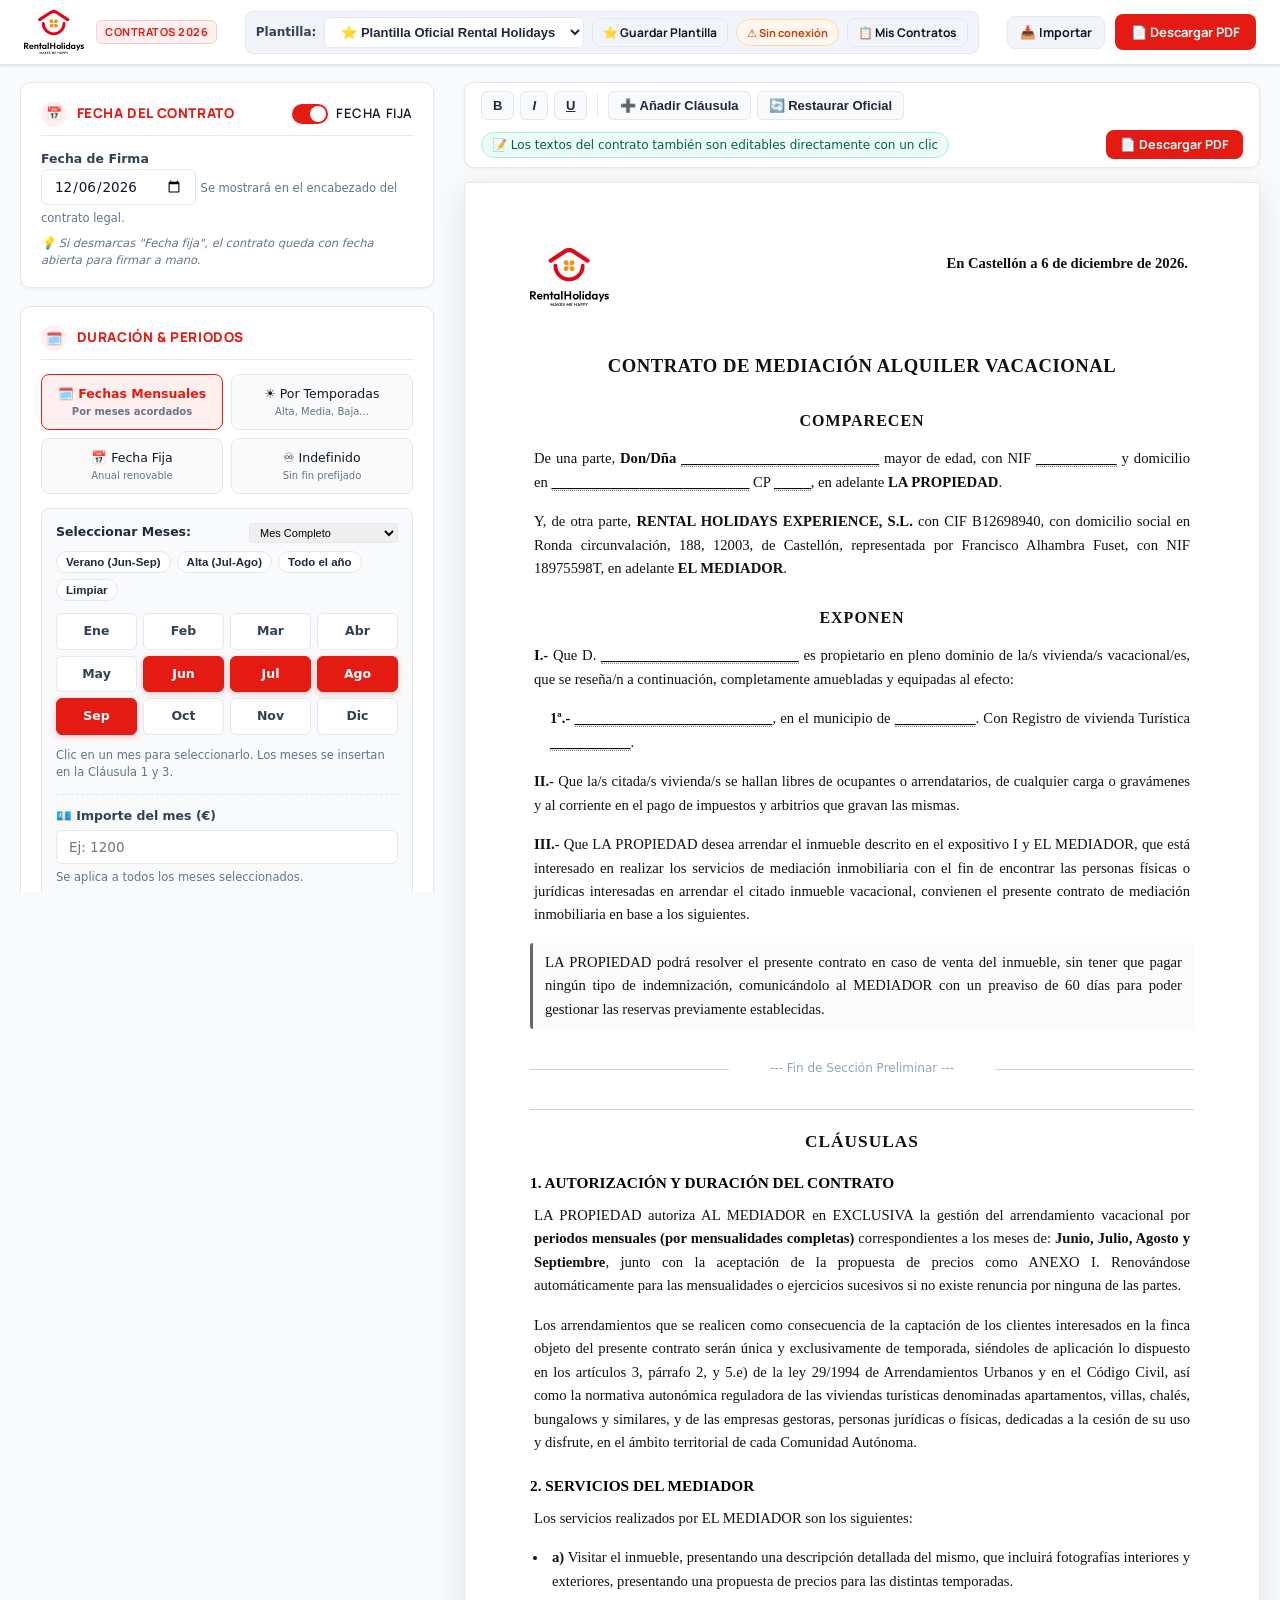
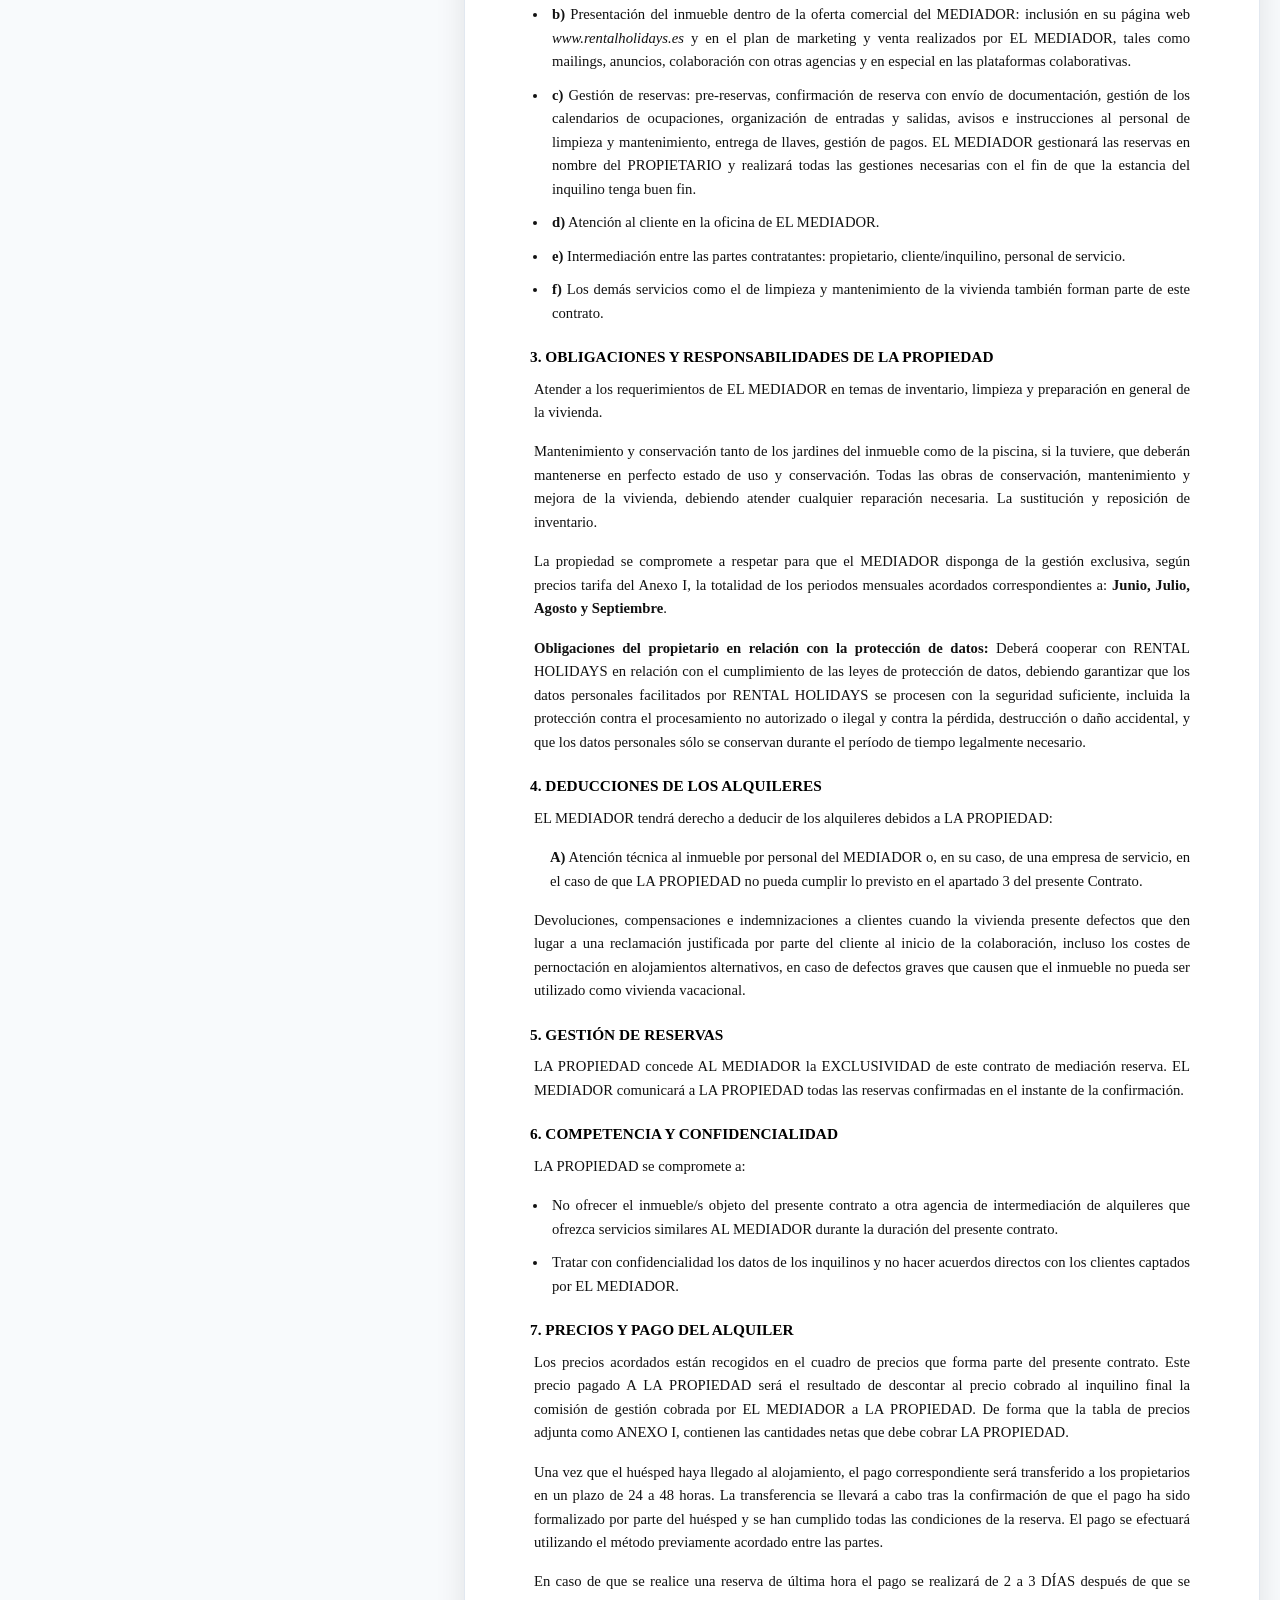
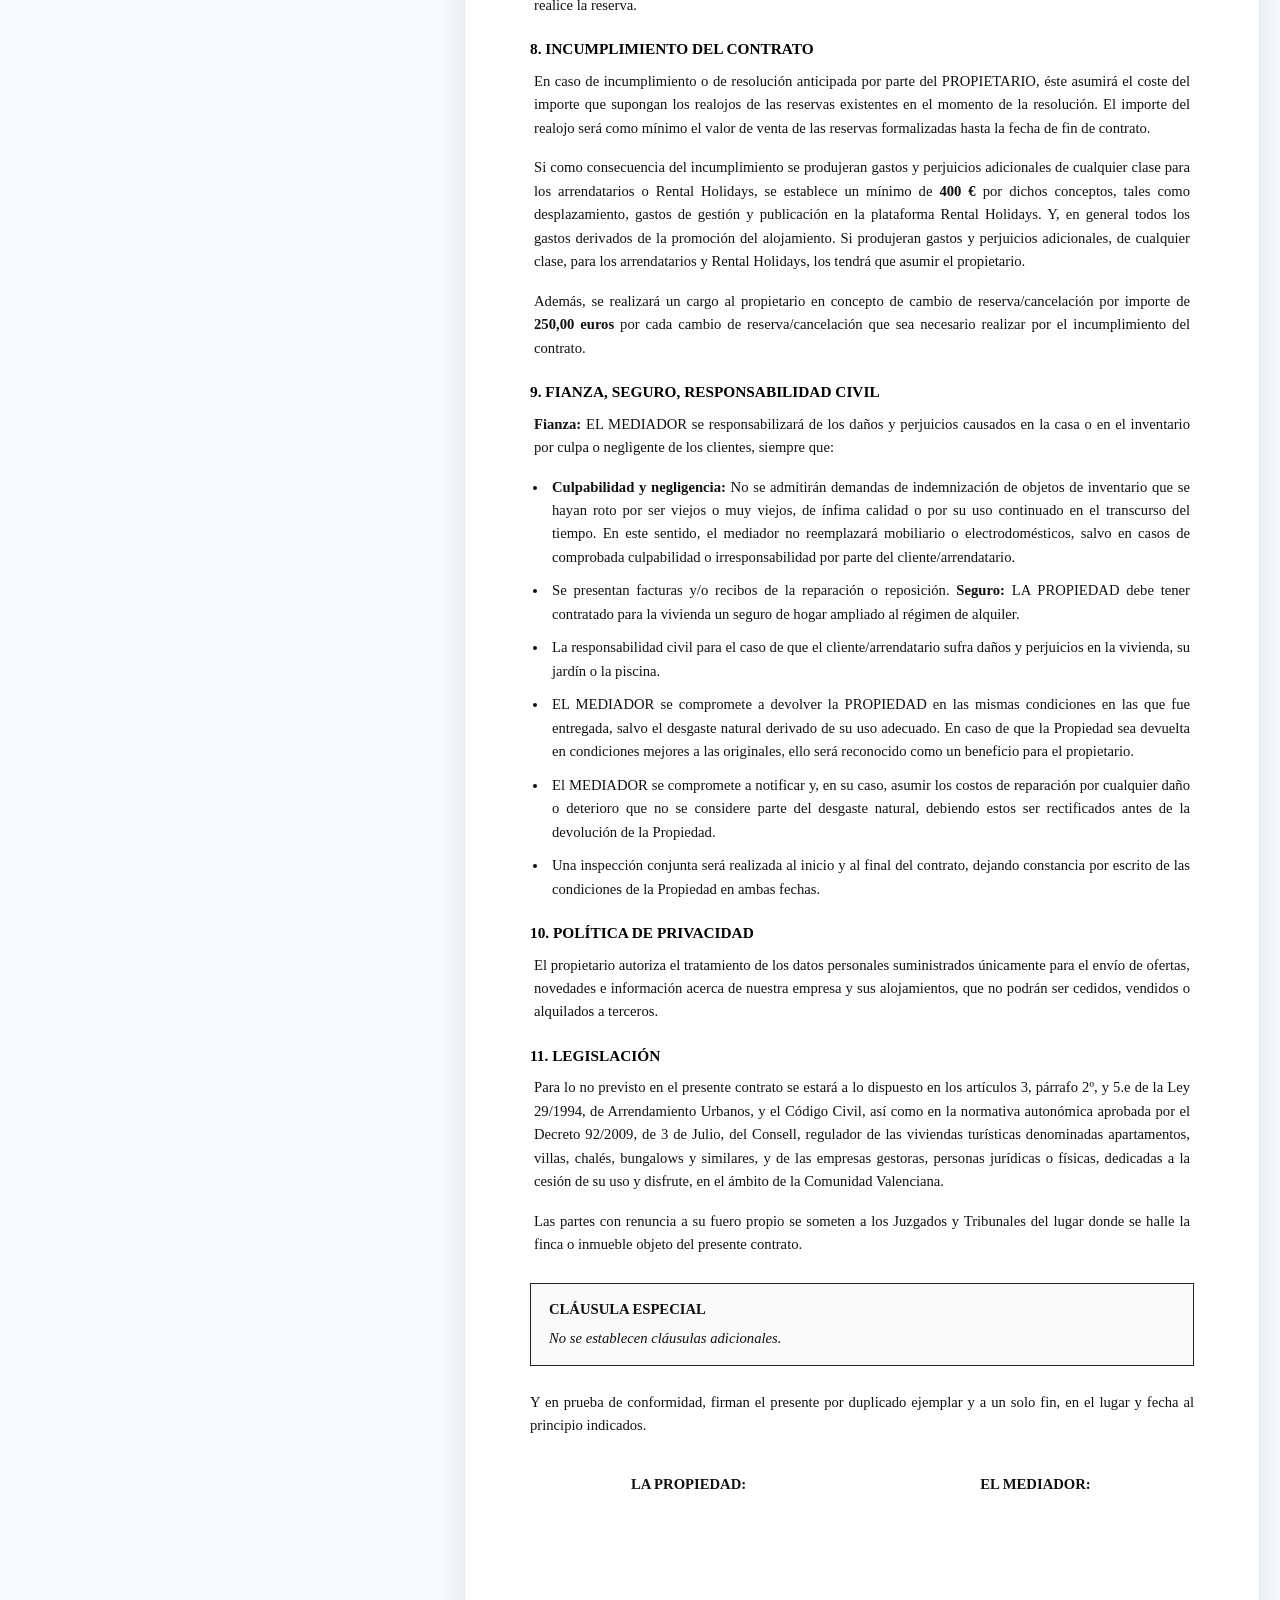
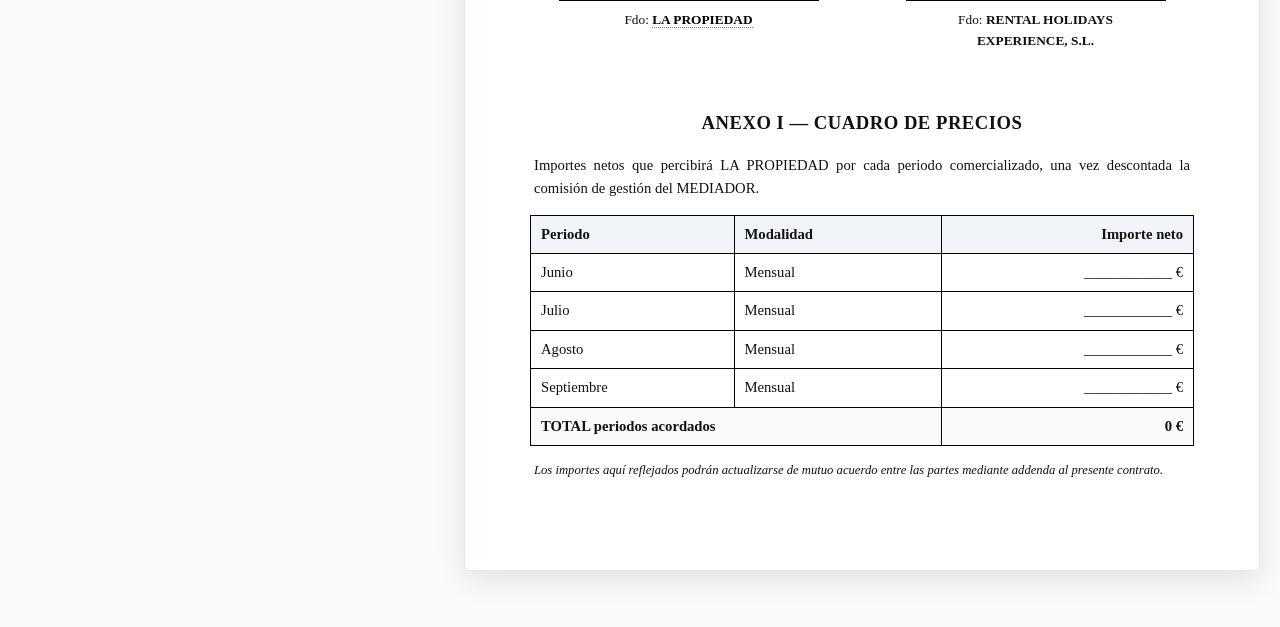
==== commit 9fcc37ef: "Abrir contratos guardados desde el portal de inicio El inicio lista los contratos de la base de dato" ====
--- a/index.html
+++ b/index.html
@@ -7,7 +7,7 @@
   <link rel="preconnect" href="https://fonts.googleapis.com">
   <link rel="stylesheet" href="https://fonts.googleapis.com/css2?family=Manrope:wght@600;700;800&display=swap">
   <!-- ?v= evita que el navegador sirva versiones viejas desde caché al abrir por file:// -->
-  <link rel="stylesheet" href="css/styles.css?v=4">
+  <link rel="stylesheet" href="css/styles.css?v=5">
   <script src="js/html2pdf.bundle.min.js"></script>
 </head>
 <body>
@@ -355,9 +355,9 @@
     }
   </style>
 
-  <script src="js/contractData.js?v=4"></script>
-  <script src="js/signature.js?v=4"></script>
-  <script src="js/db.js?v=4"></script>
-  <script src="js/app.js?v=4"></script>
+  <script src="js/contractData.js?v=5"></script>
+  <script src="js/signature.js?v=5"></script>
+  <script src="js/db.js?v=5"></script>
+  <script src="js/app.js?v=5"></script>
 </body>
 </html>
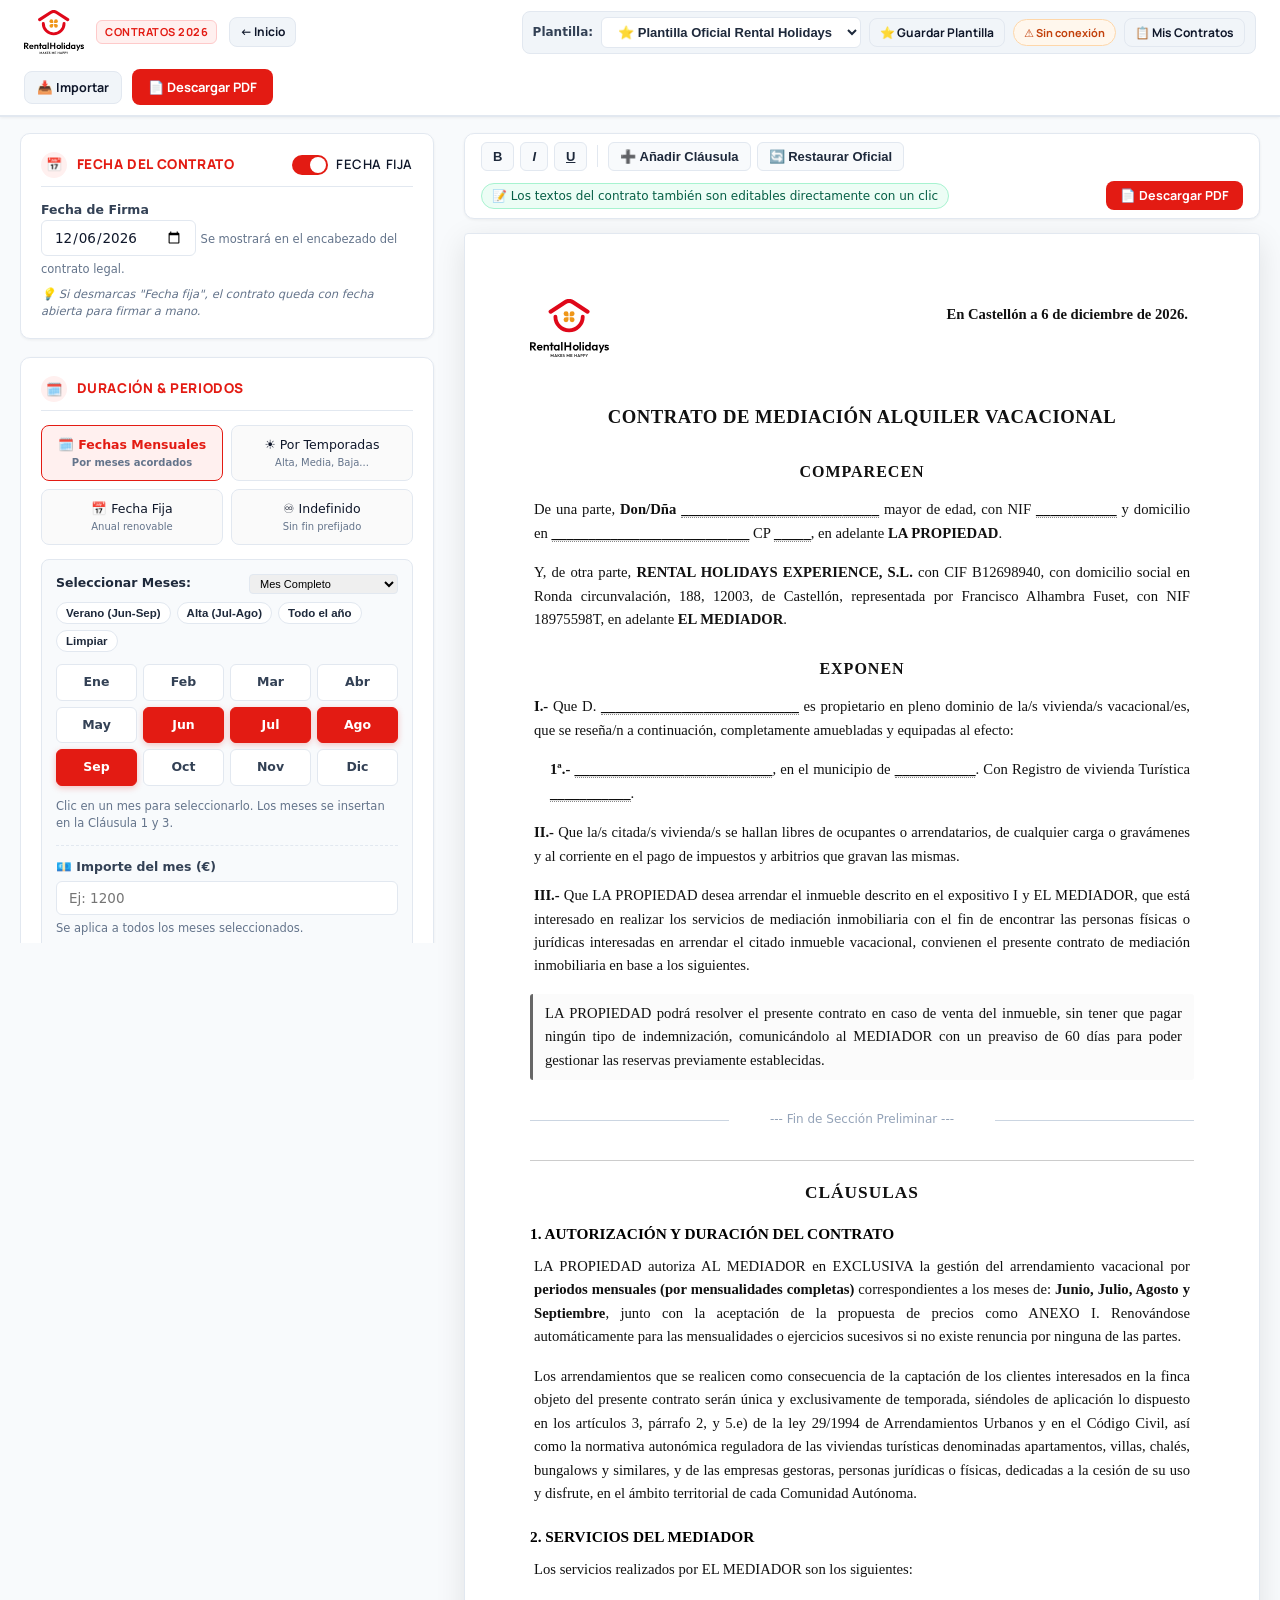
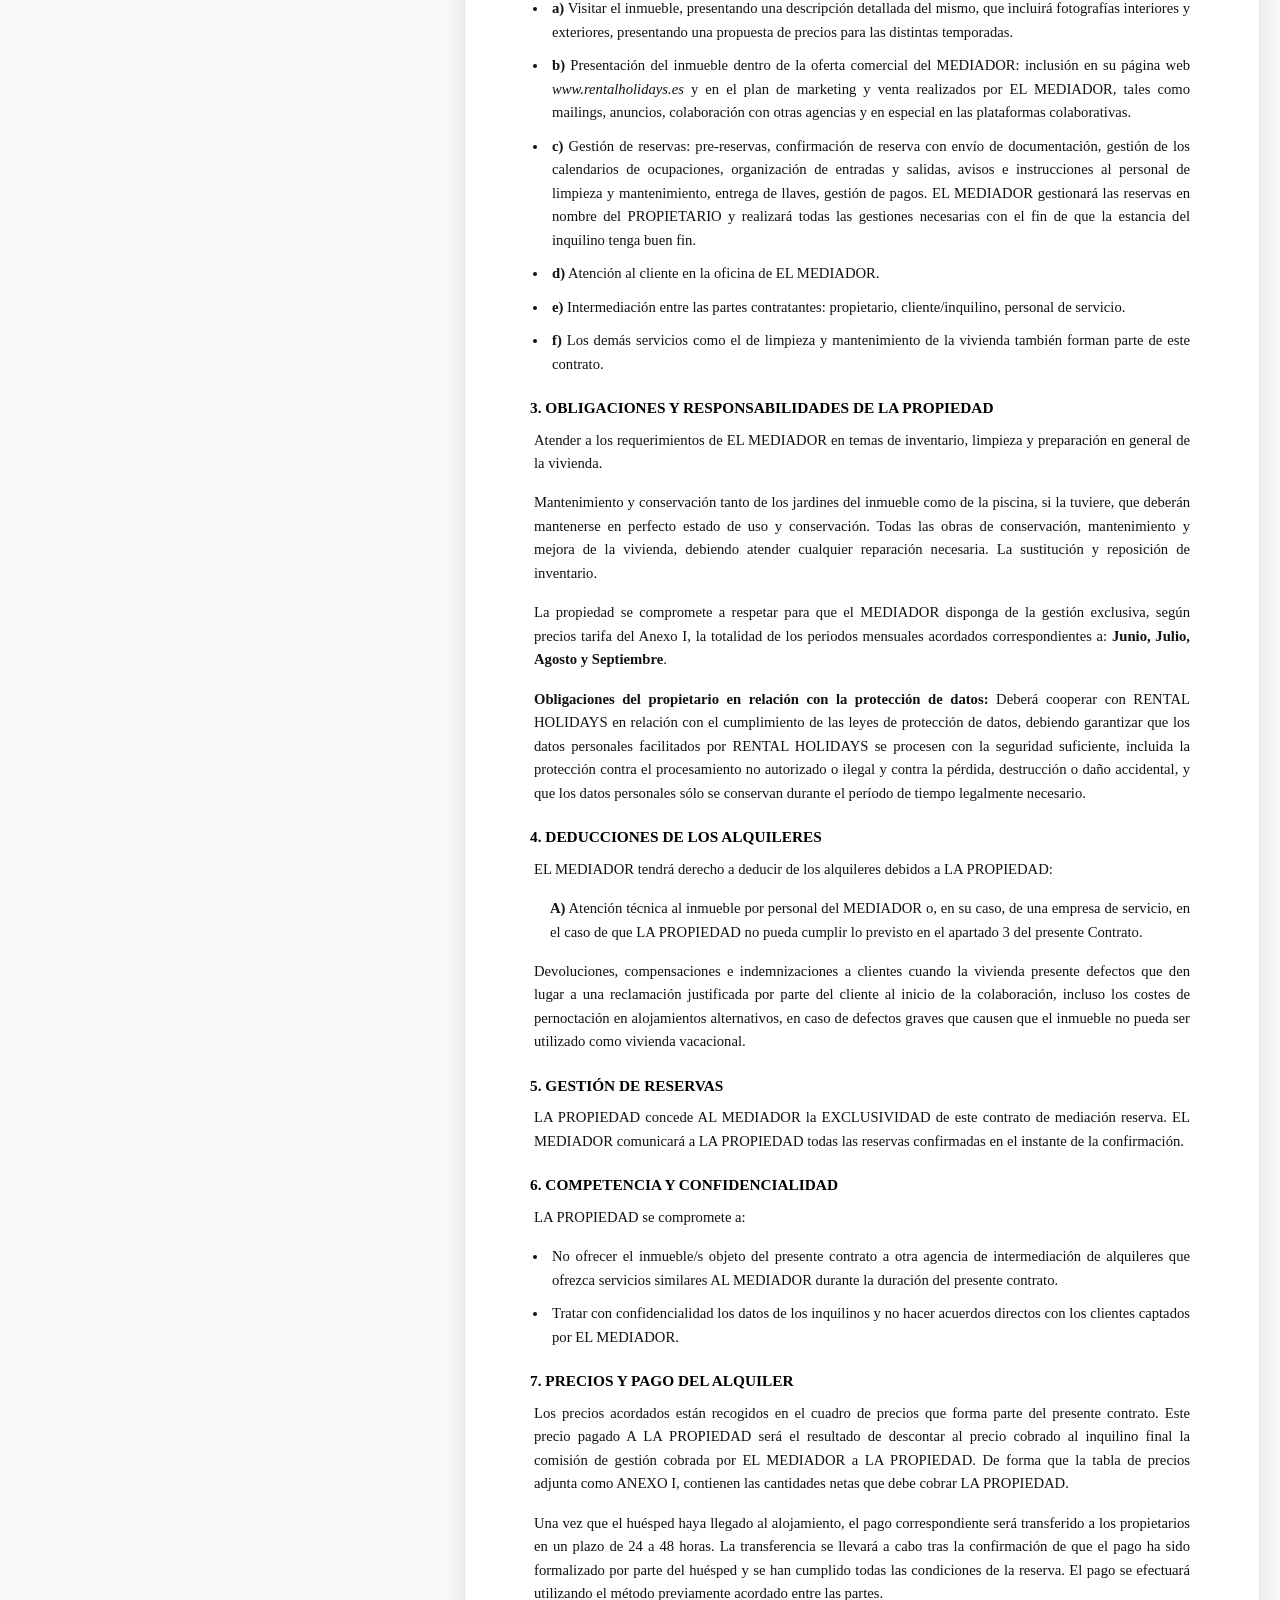
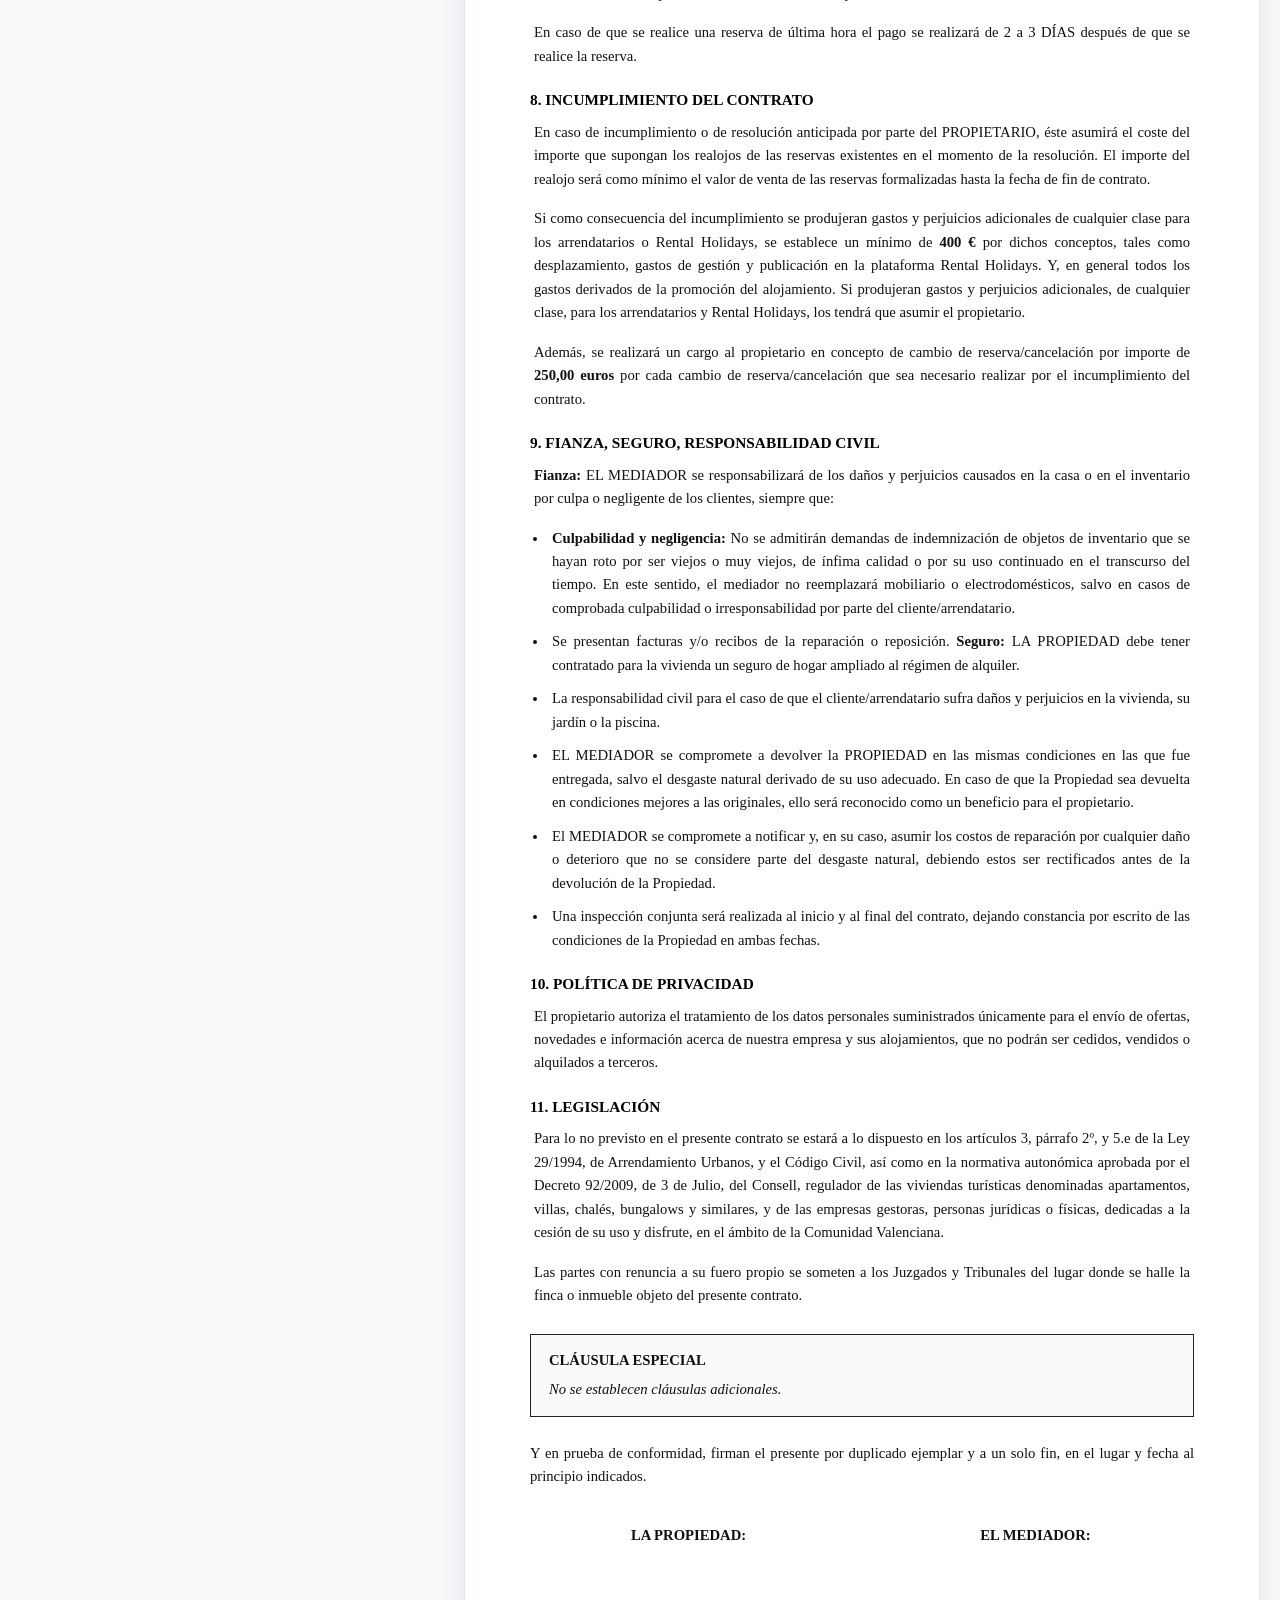
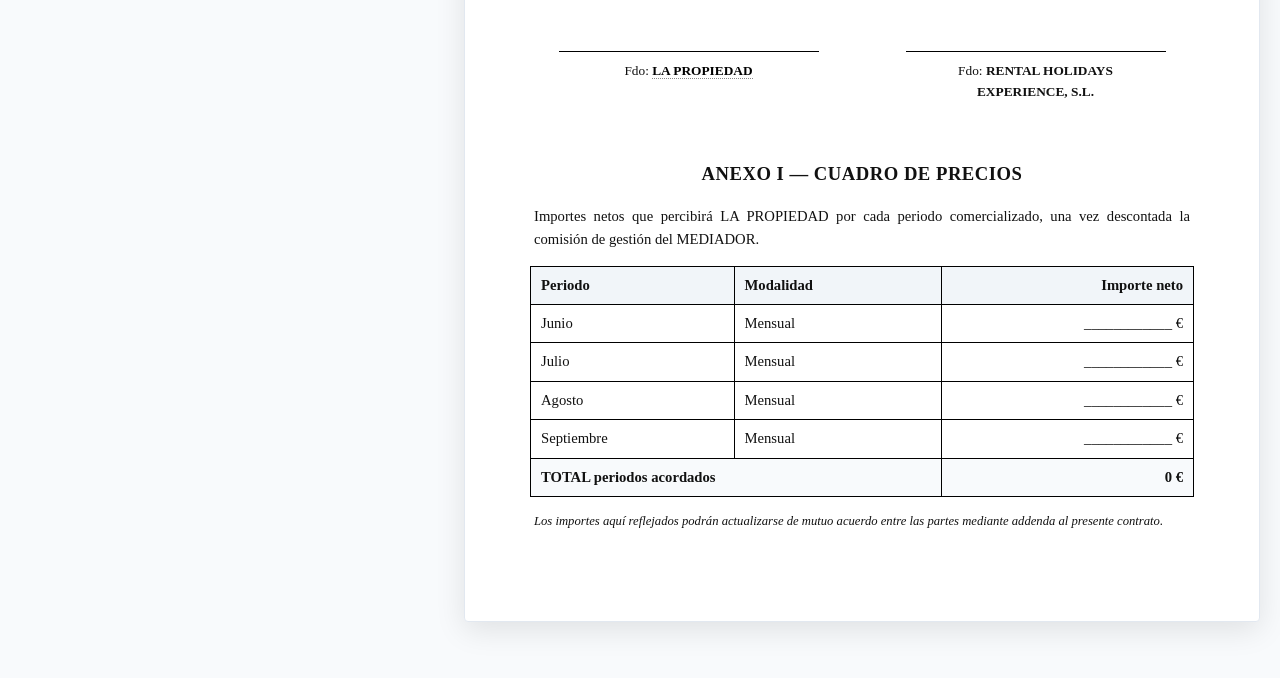
==== commit dcad895c: "Borrar contratos desde el inicio y volver a él desde el generador Cada fila del inicio lleva un botó" ====
--- a/index.html
+++ b/index.html
@@ -1,5 +1,6 @@
 <!DOCTYPE html>
 <html lang="es">
+
 <head>
   <meta charset="UTF-8">
   <meta name="viewport" content="width=device-width, initial-scale=1.0">
@@ -7,9 +8,10 @@
   <link rel="preconnect" href="https://fonts.googleapis.com">
   <link rel="stylesheet" href="https://fonts.googleapis.com/css2?family=Manrope:wght@600;700;800&display=swap">
   <!-- ?v= evita que el navegador sirva versiones viejas desde caché al abrir por file:// -->
-  <link rel="stylesheet" href="css/styles.css?v=5">
+  <link rel="stylesheet" href="css/styles.css?v=4">
   <script src="js/html2pdf.bundle.min.js"></script>
 </head>
+
 <body>
 
   <!-- CABECERA PRINCIPAL -->
@@ -18,32 +20,43 @@
       <div class="brand-section">
         <img src="assets/logo.svg" alt="Rental Holidays" class="brand-logo" />
         <span class="brand-badge">Contratos 2026</span>
+        <a href="https://rental-inicio.vercel.app" class="btn btn-secondary" style="padding: 5px 10px; font-size: 12px;" title="Volver a la página de inicio">
+          ← Inicio
+        </a>
       </div>
 
       <!-- Selector y Gestor de Plantillas -->
       <div class="template-bar-header">
-        <label for="selectPlantillas" style="font-size: 12px; font-weight: 700; color: var(--secondary-light);">Plantilla:</label>
+        <label for="selectPlantillas"
+          style="font-size: 12px; font-weight: 700; color: var(--secondary-light);">Plantilla:</label>
         <select id="selectPlantillas" onchange="onTemplateSelected(this.value)">
           <option value="default">⭐ Plantilla Oficial Rental Holidays</option>
         </select>
-        <button type="button" class="btn btn-secondary" style="padding: 5px 10px; font-size: 12px;" onclick="openSaveTemplateModal()" title="Guardar cambios como nueva plantilla">
+        <button type="button" class="btn btn-secondary" style="padding: 5px 10px; font-size: 12px;"
+          onclick="openSaveTemplateModal()" title="Guardar cambios como nueva plantilla">
           ⭐ Guardar Plantilla
         </button>
-        <button type="button" id="btnEliminarPlantilla" class="btn btn-danger-outline" style="padding: 5px 9px; font-size: 12px; display: none;" onclick="deleteCurrentTemplate()" title="Eliminar plantilla seleccionada">
+        <button type="button" id="btnEliminarPlantilla" class="btn btn-danger-outline"
+          style="padding: 5px 9px; font-size: 12px; display: none;" onclick="deleteCurrentTemplate()"
+          title="Eliminar plantilla seleccionada">
           🗑️
         </button>
-        <button type="button" id="dbStatusBadge" class="db-status-badge db-status-offline" onclick="connectDbPrompt()" title="Conectar con la base de datos compartida entre PCs">
+        <button type="button" id="dbStatusBadge" class="db-status-badge db-status-offline" onclick="connectDbPrompt()"
+          title="Conectar con la base de datos compartida entre PCs">
           💾 Solo local
         </button>
-        <button type="button" class="btn btn-secondary" style="padding: 5px 10px; font-size: 12px;" onclick="openContractsListModal()" title="Ver todos los contratos guardados">
+        <button type="button" class="btn btn-secondary" style="padding: 5px 10px; font-size: 12px;"
+          onclick="openContractsListModal()" title="Ver todos los contratos guardados">
           📋 Mis Contratos
         </button>
       </div>
 
       <!-- Acciones de Exportación -->
       <div class="header-actions">
-        <input type="file" id="inputImportJSON" accept=".json" style="display: none;" onchange="importTemplatesJSON(event)">
-        <button type="button" class="btn btn-secondary" style="font-size: 12.5px; padding: 7px 12px;" onclick="document.getElementById('inputImportJSON').click()">
+        <input type="file" id="inputImportJSON" accept=".json" style="display: none;"
+          onchange="importTemplatesJSON(event)">
+        <button type="button" class="btn btn-secondary" style="font-size: 12.5px; padding: 7px 12px;"
+          onclick="document.getElementById('inputImportJSON').click()">
           📥 Importar
         </button>
         <button type="button" class="btn btn-primary" onclick="downloadPDF()">
@@ -121,7 +134,8 @@
         <div id="panelModoMensual" class="monthly-dates-box" style="display: block;">
           <div style="display: flex; justify-content: space-between; align-items: center; margin-bottom: 8px;">
             <strong style="font-size: 12.5px; color: var(--secondary);">Seleccionar Meses:</strong>
-            <select id="selTipoMensual" style="font-size: 11px; padding: 2px 6px; border-radius: 4px; border: 1px solid var(--border);">
+            <select id="selTipoMensual"
+              style="font-size: 11px; padding: 2px 6px; border-radius: 4px; border: 1px solid var(--border);">
               <option value="completo">Mes Completo</option>
               <option value="quincenal">Por Quincenas</option>
               <option value="personalizado">Fechas Personalizadas</option>
@@ -147,7 +161,8 @@
             <div class="month-chip" data-month="11">Nov</div>
             <div class="month-chip" data-month="12">Dic</div>
           </div>
-          <span class="help-text" style="display: block; margin-bottom: 12px;">Clic en un mes para seleccionarlo. Los meses se insertan en la Cláusula 1 y 3.</span>
+          <span class="help-text" style="display: block; margin-bottom: 12px;">Clic en un mes para seleccionarlo. Los
+            meses se insertan en la Cláusula 1 y 3.</span>
 
           <!-- IMPORTES DE LOS MESES -->
           <div class="monthly-amounts">
@@ -161,7 +176,8 @@
               <span class="switch-label">Importe específico por mes</span>
             </label>
             <div id="monthAmountsContainer" style="display: none; flex-direction: column; gap: 6px;"></div>
-            <span class="help-text" style="margin-top: 8px; display: block;">Los importes se publican en el <strong>ANEXO I</strong> del contrato.</span>
+            <span class="help-text" style="margin-top: 8px; display: block;">Los importes se publican en el
+              <strong>ANEXO I</strong> del contrato.</span>
           </div>
         </div>
 
@@ -169,13 +185,15 @@
         <div id="panelModoTemporadas" class="seasons-manager" style="display: none;">
           <div class="seasons-header">
             <strong style="font-size: 12.5px; color: var(--secondary);">Temporadas Definidas:</strong>
-            <button type="button" class="btn btn-secondary" style="padding: 3px 8px; font-size: 11px;" onclick="addSeason()">+ Añadir</button>
+            <button type="button" class="btn btn-secondary" style="padding: 3px 8px; font-size: 11px;"
+              onclick="addSeason()">+ Añadir</button>
           </div>
           <div id="seasonsListContainer"></div>
         </div>
 
         <!-- PANEL: FECHA FIJA ANUAL -->
-        <div id="panelModoFechas" style="display: none; background: #f8fafc; padding: 12px; border-radius: 8px; border: 1px solid var(--border);">
+        <div id="panelModoFechas"
+          style="display: none; background: #f8fafc; padding: 12px; border-radius: 8px; border: 1px solid var(--border);">
           <div class="form-group" style="margin-bottom: 0;">
             <label for="fechaFinContrato">Fecha Límite Inicial</label>
             <input type="text" id="fechaFinContrato" value="31 de octubre de 2026" placeholder="31 de octubre de 2026">
@@ -190,21 +208,25 @@
         </div>
         <div class="form-group">
           <label for="nombrePropietario">Nombre Completo (Doña/Don)</label>
-          <input type="text" id="nombrePropietario" placeholder="Nombre y Apellidos" oninput="onFieldInput('nombrePropietario', this.value)">
+          <input type="text" id="nombrePropietario" placeholder="Nombre y Apellidos"
+            oninput="onFieldInput('nombrePropietario', this.value)">
         </div>
         <div style="display: grid; grid-template-columns: 1fr 1fr; gap: 10px;">
           <div class="form-group">
             <label for="nifPropietario">NIF / NIE</label>
-            <input type="text" id="nifPropietario" placeholder="12345678X" oninput="onFieldInput('nifPropietario', this.value)">
+            <input type="text" id="nifPropietario" placeholder="12345678X"
+              oninput="onFieldInput('nifPropietario', this.value)">
           </div>
           <div class="form-group">
             <label for="cpPropietario">Código Postal</label>
-            <input type="text" id="cpPropietario" placeholder="12003" oninput="onFieldInput('cpPropietario', this.value)">
+            <input type="text" id="cpPropietario" placeholder="12003"
+              oninput="onFieldInput('cpPropietario', this.value)">
           </div>
         </div>
         <div class="form-group">
           <label for="domicilioPropietario">Domicilio Completo</label>
-          <input type="text" id="domicilioPropietario" placeholder="Calle, Número, Ciudad" oninput="onFieldInput('domicilioPropietario', this.value)">
+          <input type="text" id="domicilioPropietario" placeholder="Calle, Número, Ciudad"
+            oninput="onFieldInput('domicilioPropietario', this.value)">
         </div>
       </div>
 
@@ -215,16 +237,19 @@
         </div>
         <div class="form-group">
           <label for="descripcionVivienda">Ubicación / Descripción</label>
-          <input type="text" id="descripcionVivienda" placeholder="Ej: Apartamento en Primera Línea de Playa" oninput="onFieldInput('descripcionVivienda', this.value)">
+          <input type="text" id="descripcionVivienda" placeholder="Ej: Apartamento en Primera Línea de Playa"
+            oninput="onFieldInput('descripcionVivienda', this.value)">
         </div>
         <div style="display: grid; grid-template-columns: 1fr 1fr; gap: 10px;">
           <div class="form-group">
             <label for="refInmueble">Nº Registro VT</label>
-            <input type="text" id="refInmueble" placeholder="VT-XXXXX-CS" oninput="onFieldInput('refInmueble', this.value)">
+            <input type="text" id="refInmueble" placeholder="VT-XXXXX-CS"
+              oninput="onFieldInput('refInmueble', this.value)">
           </div>
           <div class="form-group">
             <label for="municipioInmueble">Municipio</label>
-            <input type="text" id="municipioInmueble" placeholder="Castellón / Peñíscola" oninput="onFieldInput('municipioInmueble', this.value)">
+            <input type="text" id="municipioInmueble" placeholder="Castellón / Peñíscola"
+              oninput="onFieldInput('municipioInmueble', this.value)">
           </div>
         </div>
       </div>
@@ -236,7 +261,9 @@
         </div>
         <div class="form-group">
           <label for="clausulaEspecial">Acuerdos o pactos adicionales</label>
-          <textarea id="clausulaEspecial" rows="3" placeholder="Ej: El propietario se reserva la primera quincena de julio..." oninput="onFieldInput('clausulaEspecial', this.value)" style="resize: vertical;"></textarea>
+          <textarea id="clausulaEspecial" rows="3"
+            placeholder="Ej: El propietario se reserva la primera quincena de julio..."
+            oninput="onFieldInput('clausulaEspecial', this.value)" style="resize: vertical;"></textarea>
         </div>
       </div>
 
@@ -244,7 +271,8 @@
       <div class="card">
         <div class="card-title">
           <div><span class="icon-badge">✍️</span> Firma del Propietario</div>
-          <button type="button" class="btn-danger-outline btn" style="padding: 3px 8px; font-size: 11px;" onclick="limpiarFirma()">Limpiar</button>
+          <button type="button" class="btn-danger-outline btn" style="padding: 3px 8px; font-size: 11px;"
+            onclick="limpiarFirma()">Limpiar</button>
         </div>
         <div class="signature-box">
           <canvas id="canvasFirma"></canvas>
@@ -288,7 +316,8 @@
           <span>📝 Los textos del contrato también son editables directamente con un clic</span>
         </div>
         <div class="toolbar-group">
-          <button type="button" class="btn btn-primary" style="padding: 6px 14px; font-size: 12.5px;" onclick="downloadPDF()">
+          <button type="button" class="btn btn-primary" style="padding: 6px 14px; font-size: 12.5px;"
+            onclick="downloadPDF()">
             📄 Descargar PDF
           </button>
         </div>
@@ -326,7 +355,8 @@
   <div id="modalMisContratos" class="modal-overlay">
     <div class="modal-content" style="max-width: 560px;">
       <h3 class="modal-title">📋 Mis Contratos</h3>
-      <input type="text" id="inputBuscarContrato" class="contracts-search" placeholder="Buscar por nombre de propietario o plantilla…" oninput="renderContractsList(this.value)">
+      <input type="text" id="inputBuscarContrato" class="contracts-search"
+        placeholder="Buscar por nombre de propietario o plantilla…" oninput="renderContractsList(this.value)">
       <div id="contractsListContainer" class="contracts-list"></div>
       <div class="modal-actions">
         <button type="button" class="btn btn-secondary" onclick="closeContractsListModal()">Cerrar</button>
@@ -336,7 +366,8 @@
 
   <!-- OVERLAY DE CARGA -->
   <div id="overlayLoading" class="modal-overlay">
-    <div style="background: white; border-radius: 12px; padding: 25px; text-align: center; max-width: 320px; box-shadow: var(--shadow-lg);">
+    <div
+      style="background: white; border-radius: 12px; padding: 25px; text-align: center; max-width: 320px; box-shadow: var(--shadow-lg);">
       <div class="spinner"></div>
       <h4 style="color: var(--secondary); margin-bottom: 6px; margin-top: 10px;">Generando PDF</h4>
       <p style="font-size: 12px; color: var(--text-muted);">Preparando el documento legal oficial...</p>
@@ -344,9 +375,15 @@
   </div>
 
   <style>
-    @keyframes spin { to { transform: rotate(360deg); } }
+    @keyframes spin {
+      to {
+        transform: rotate(360deg);
+      }
+    }
+
     .spinner {
-      width: 36px; height: 36px;
+      width: 36px;
+      height: 36px;
       border: 4px solid #f1f5f9;
       border-top: 4px solid var(--primary);
       border-radius: 50%;
@@ -355,9 +392,10 @@
     }
   </style>
 
-  <script src="js/contractData.js?v=5"></script>
-  <script src="js/signature.js?v=5"></script>
-  <script src="js/db.js?v=5"></script>
-  <script src="js/app.js?v=5"></script>
+  <script src="js/contractData.js?v=4"></script>
+  <script src="js/signature.js?v=4"></script>
+  <script src="js/db.js?v=4"></script>
+  <script src="js/app.js?v=4"></script>
 </body>
-</html>
+
+</html>
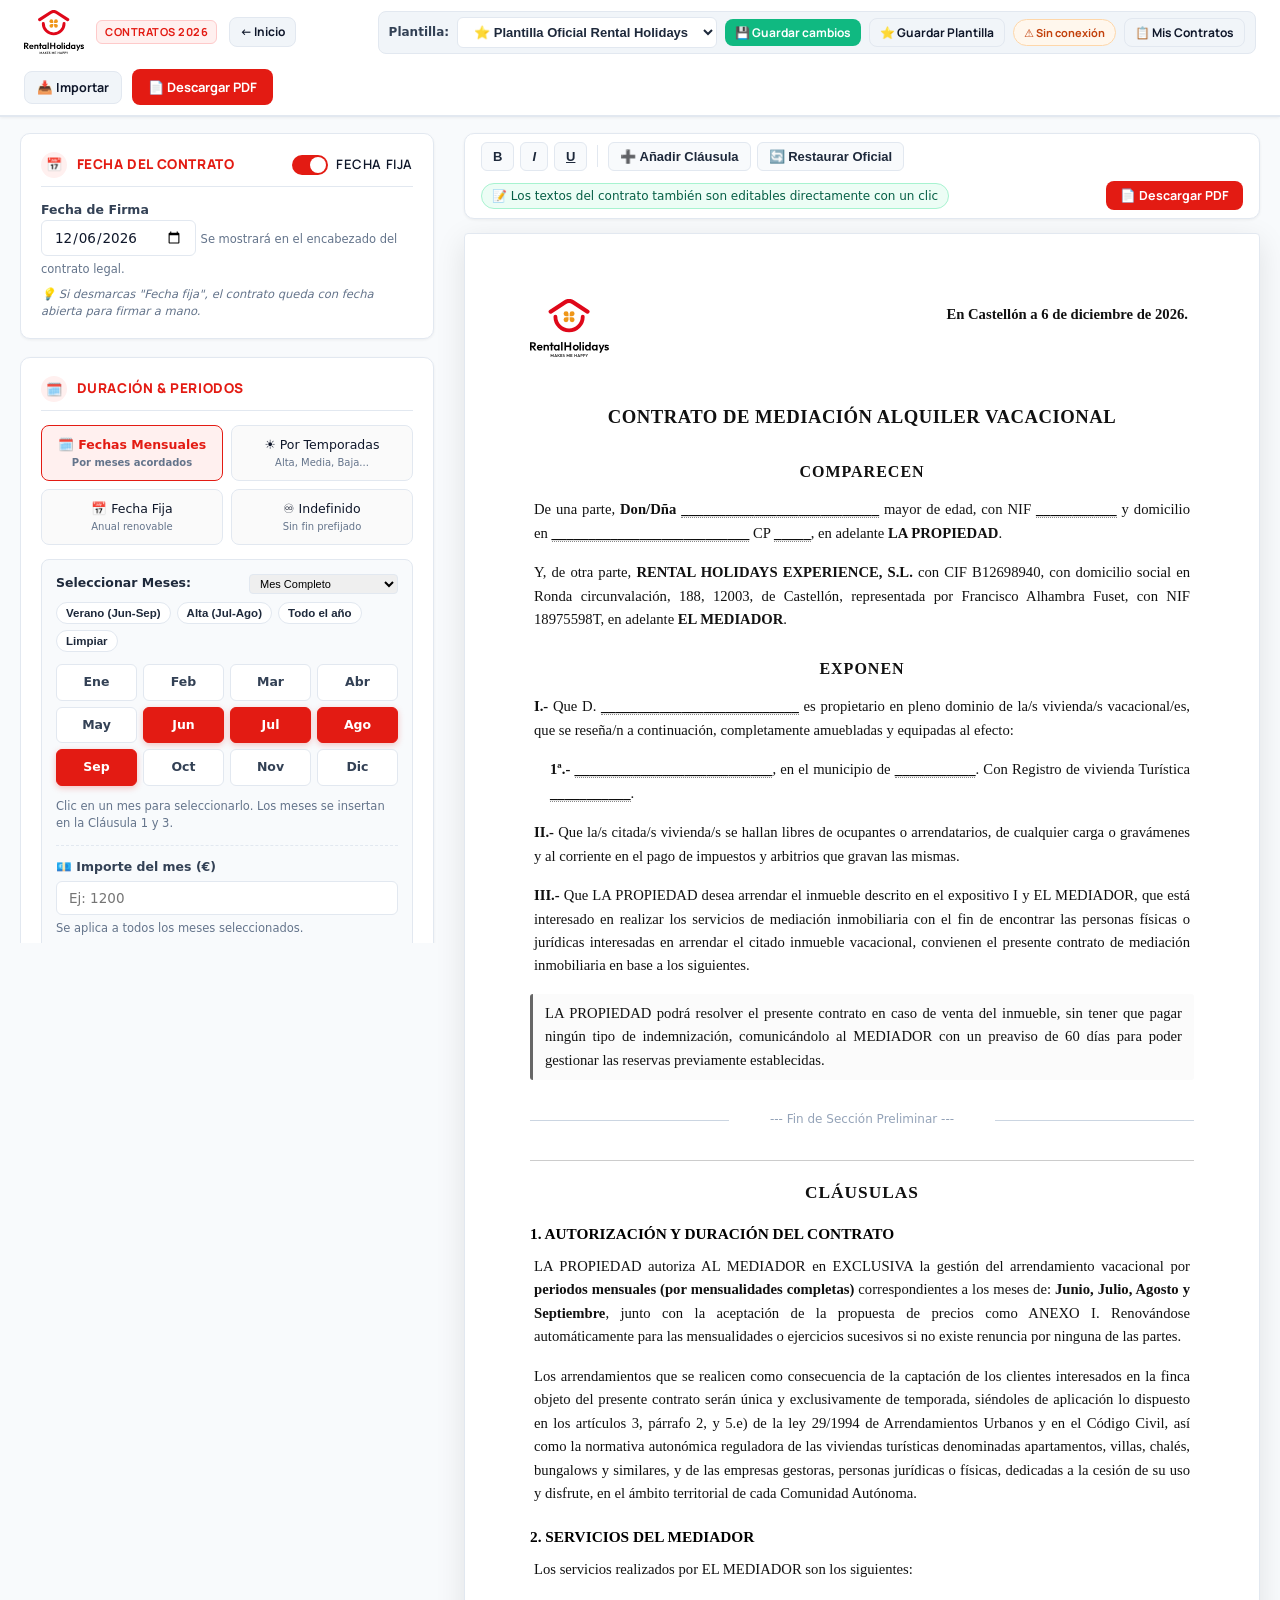
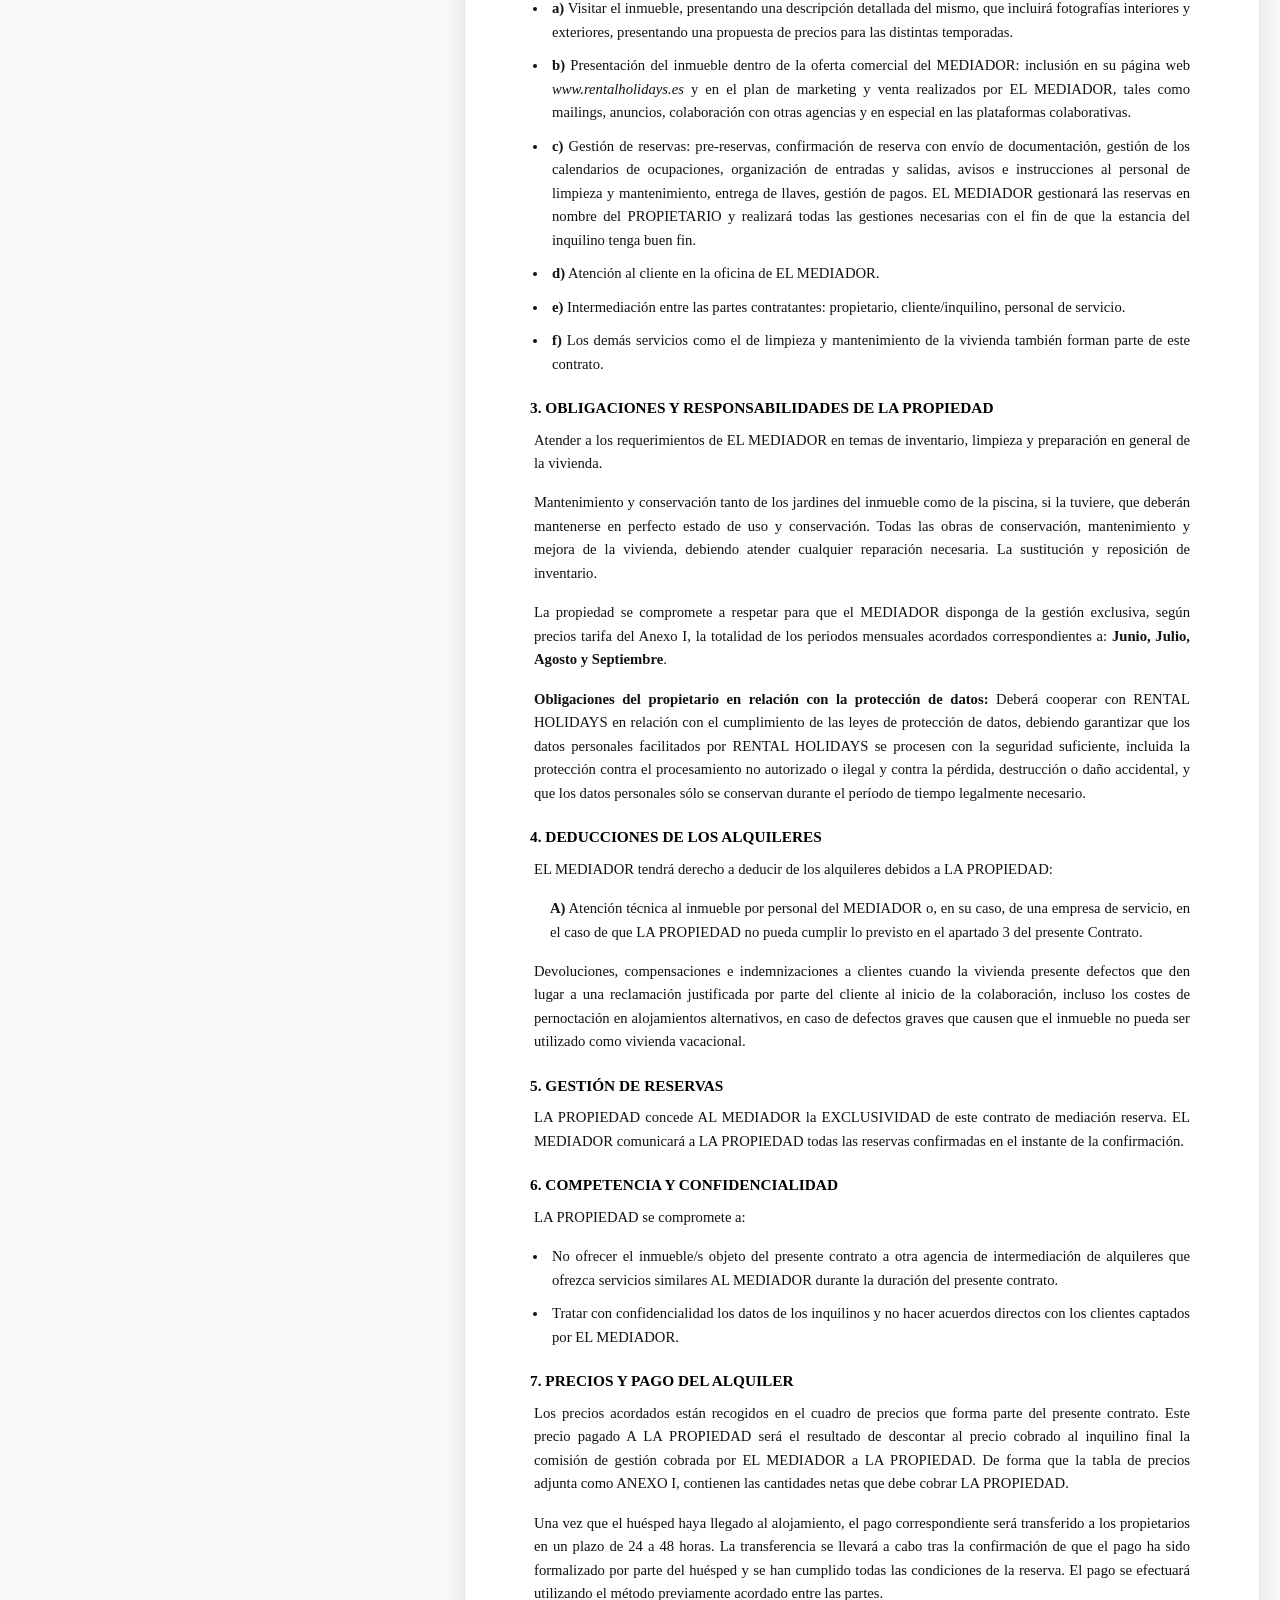
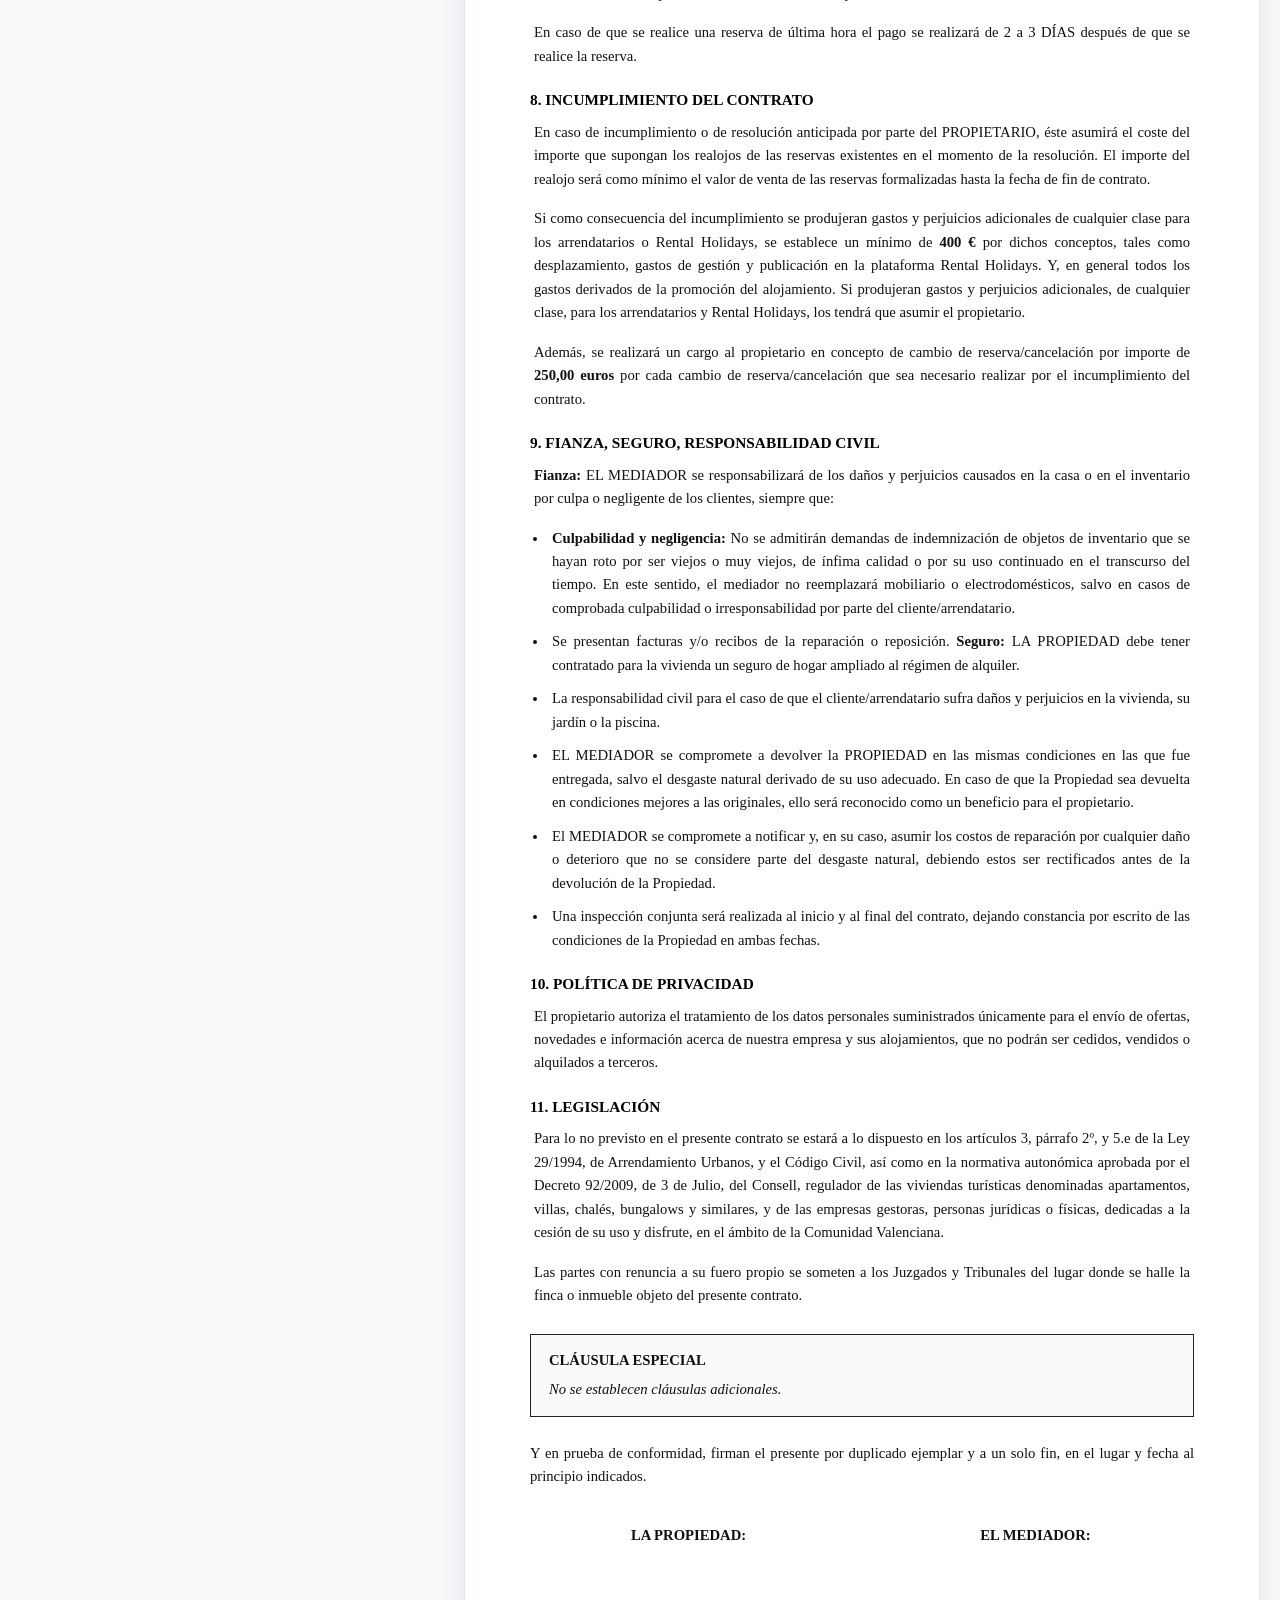
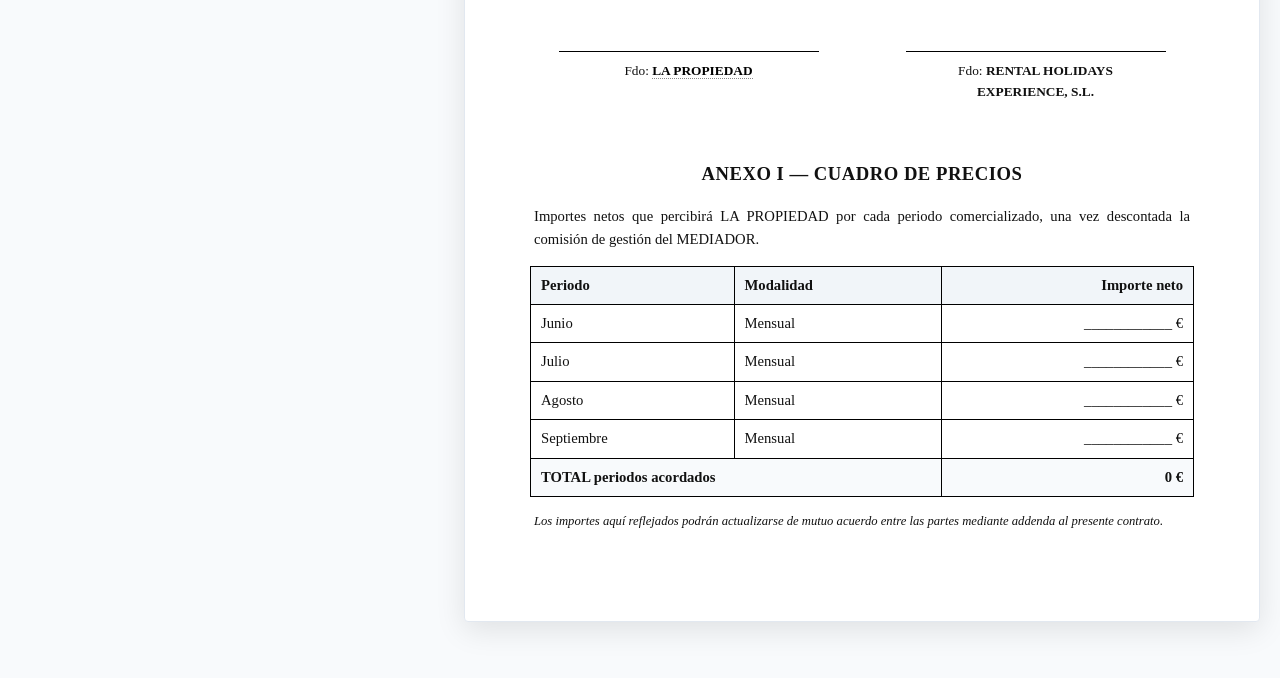
==== commit 93b3ab4c: "Guardar cambios sobre el contrato abierto sin duplicarlo "Guardar Plantilla" siempre creaba una entr" ====
--- a/index.html
+++ b/index.html
@@ -8,7 +8,7 @@
   <link rel="preconnect" href="https://fonts.googleapis.com">
   <link rel="stylesheet" href="https://fonts.googleapis.com/css2?family=Manrope:wght@600;700;800&display=swap">
   <!-- ?v= evita que el navegador sirva versiones viejas desde caché al abrir por file:// -->
-  <link rel="stylesheet" href="css/styles.css?v=4">
+  <link rel="stylesheet" href="css/styles.css?v=8">
   <script src="js/html2pdf.bundle.min.js"></script>
 </head>
 
@@ -32,6 +32,10 @@
         <select id="selectPlantillas" onchange="onTemplateSelected(this.value)">
           <option value="default">⭐ Plantilla Oficial Rental Holidays</option>
         </select>
+        <button type="button" class="btn btn-success" style="padding: 5px 10px; font-size: 12px;"
+          onclick="guardarCambios()" title="Guardar el contrato abierto para seguir editándolo más tarde">
+          💾 Guardar cambios
+        </button>
         <button type="button" class="btn btn-secondary" style="padding: 5px 10px; font-size: 12px;"
           onclick="openSaveTemplateModal()" title="Guardar cambios como nueva plantilla">
           ⭐ Guardar Plantilla
@@ -392,10 +396,10 @@
     }
   </style>
 
-  <script src="js/contractData.js?v=4"></script>
-  <script src="js/signature.js?v=4"></script>
-  <script src="js/db.js?v=4"></script>
-  <script src="js/app.js?v=4"></script>
+  <script src="js/contractData.js?v=8"></script>
+  <script src="js/signature.js?v=8"></script>
+  <script src="js/db.js?v=8"></script>
+  <script src="js/app.js?v=8"></script>
 </body>
 
 </html>
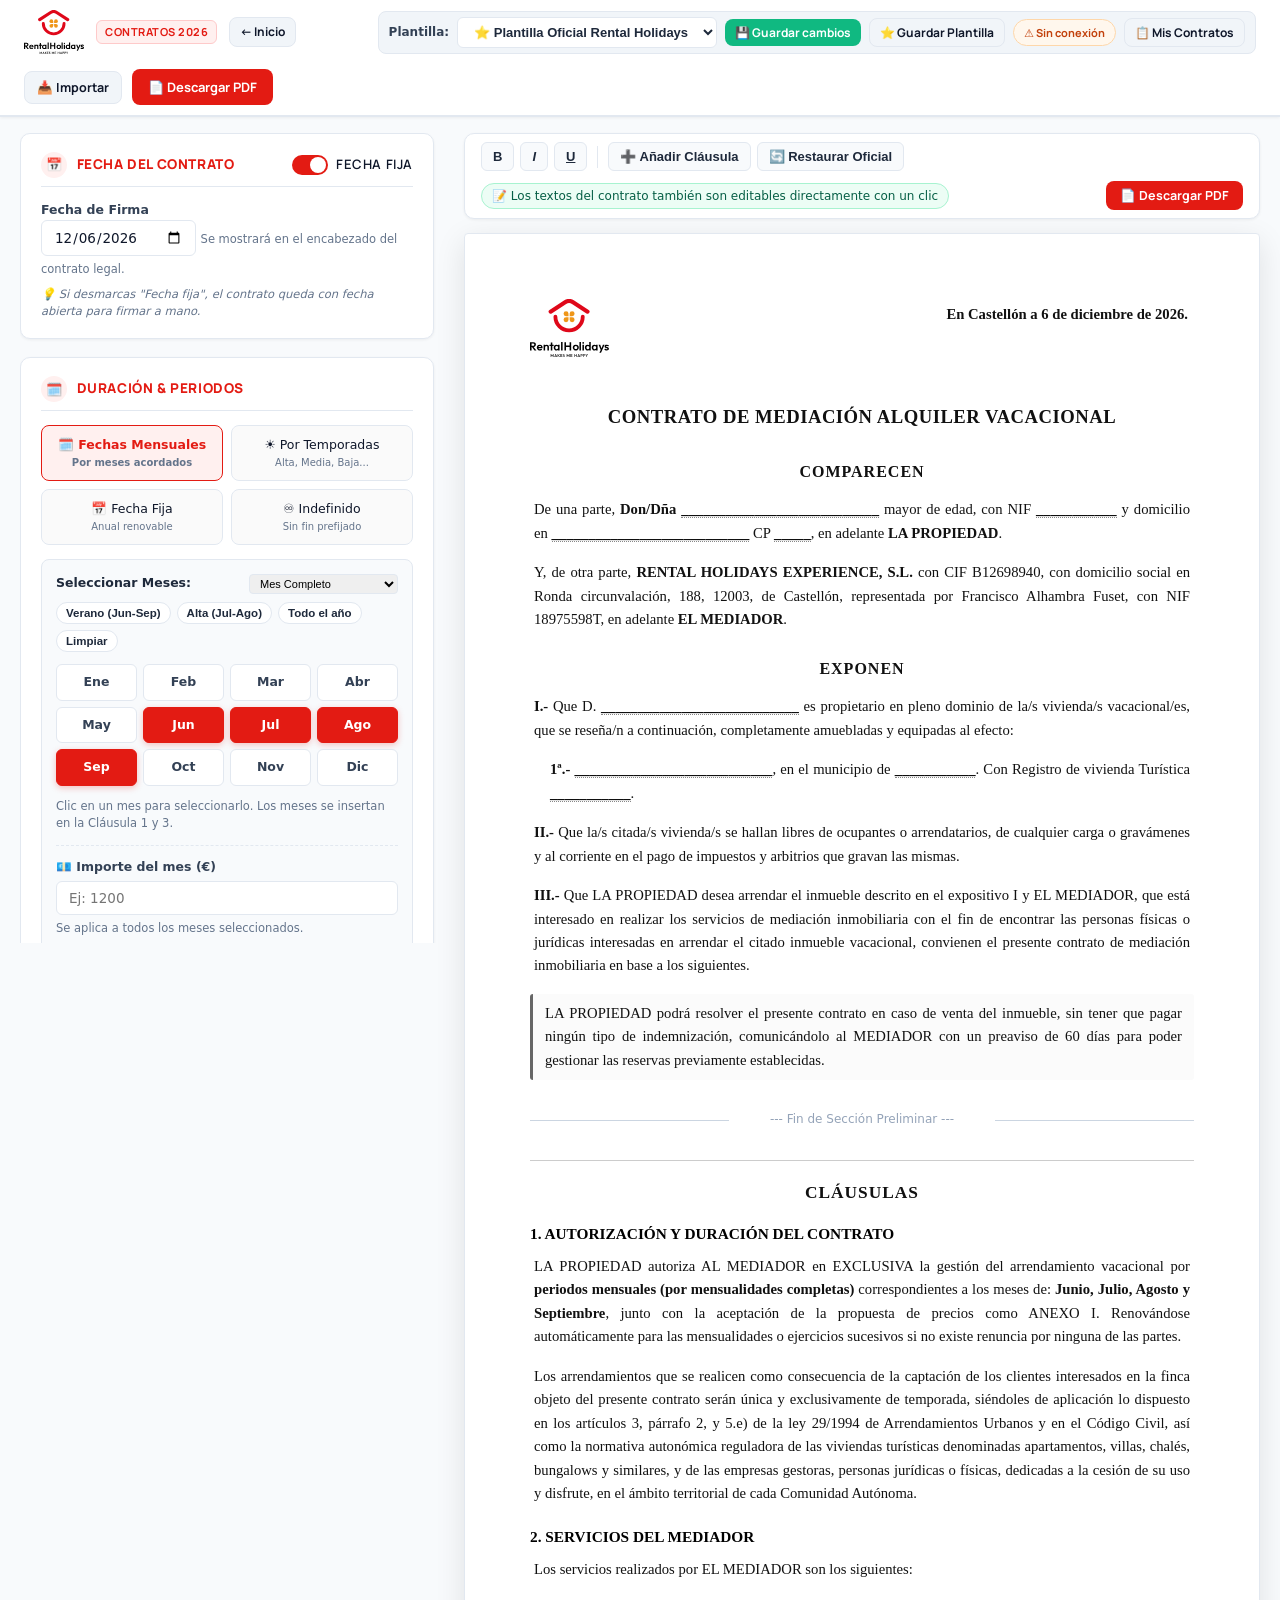
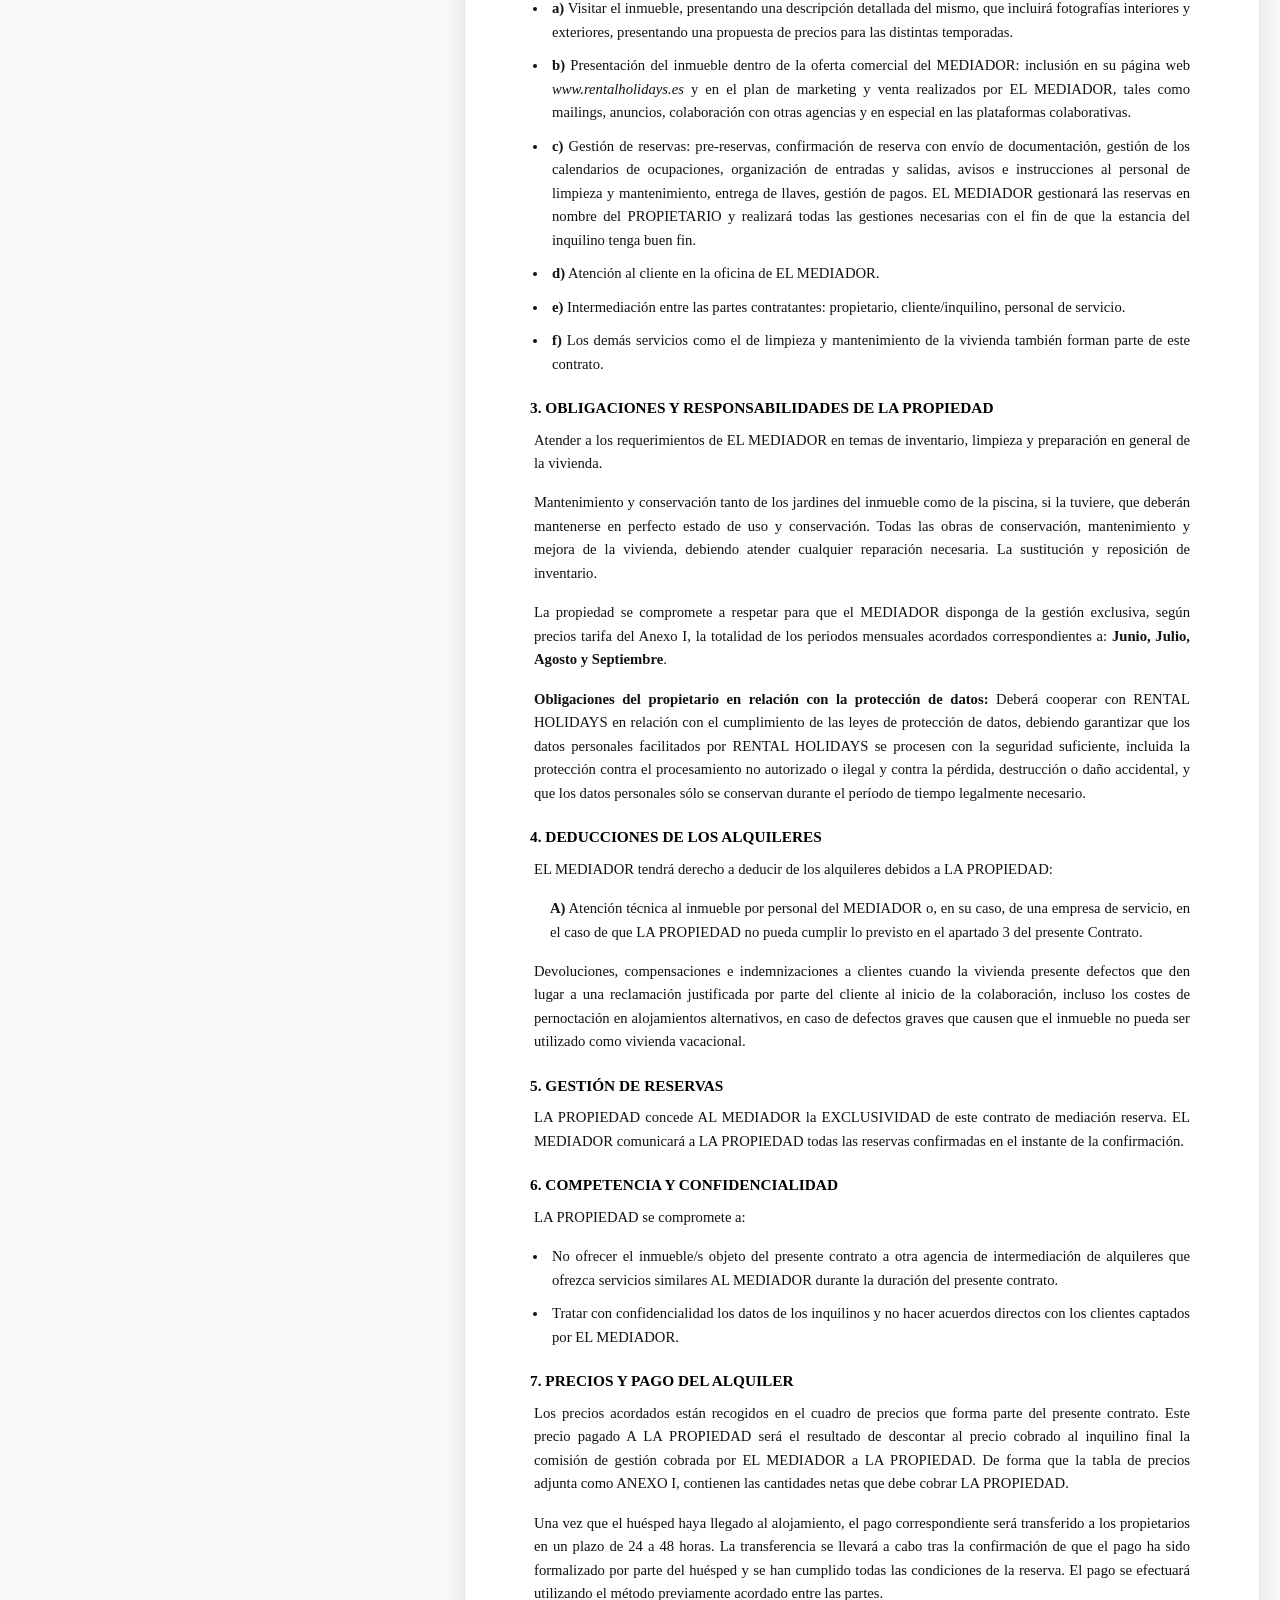
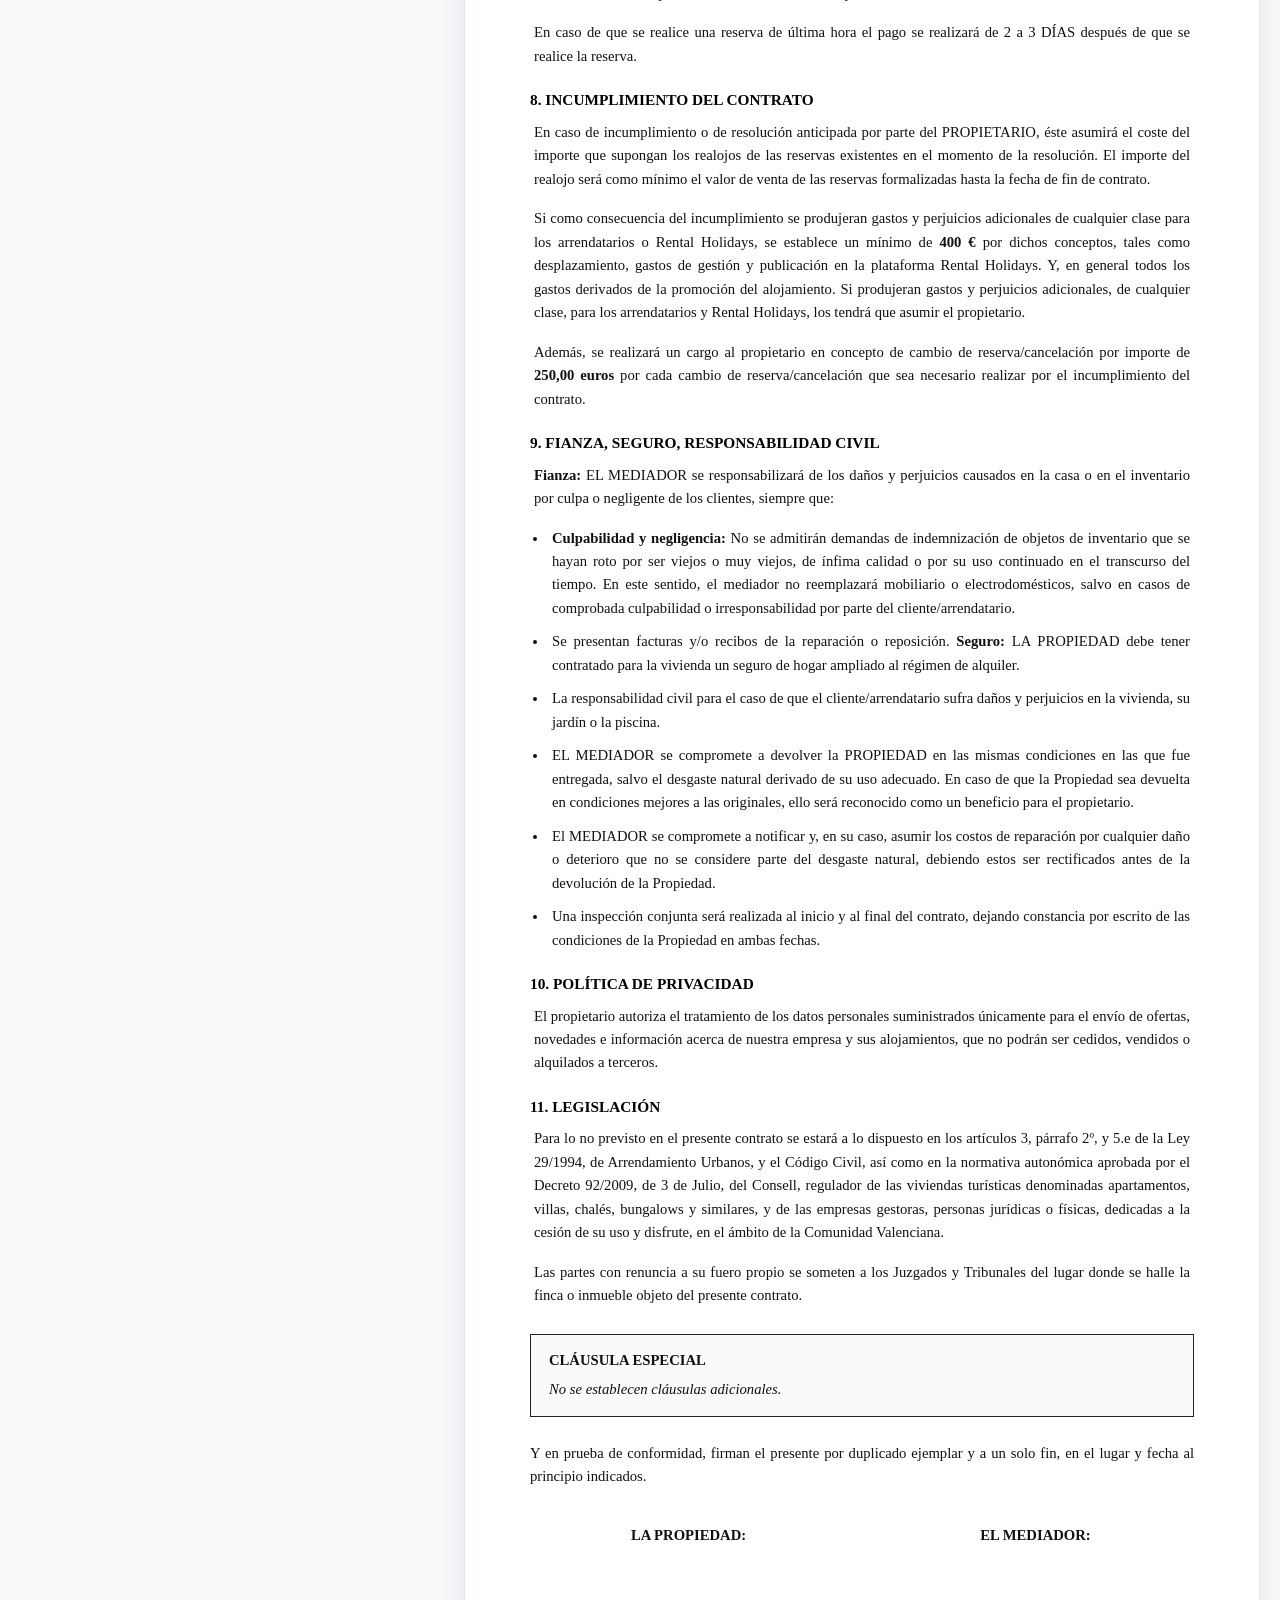
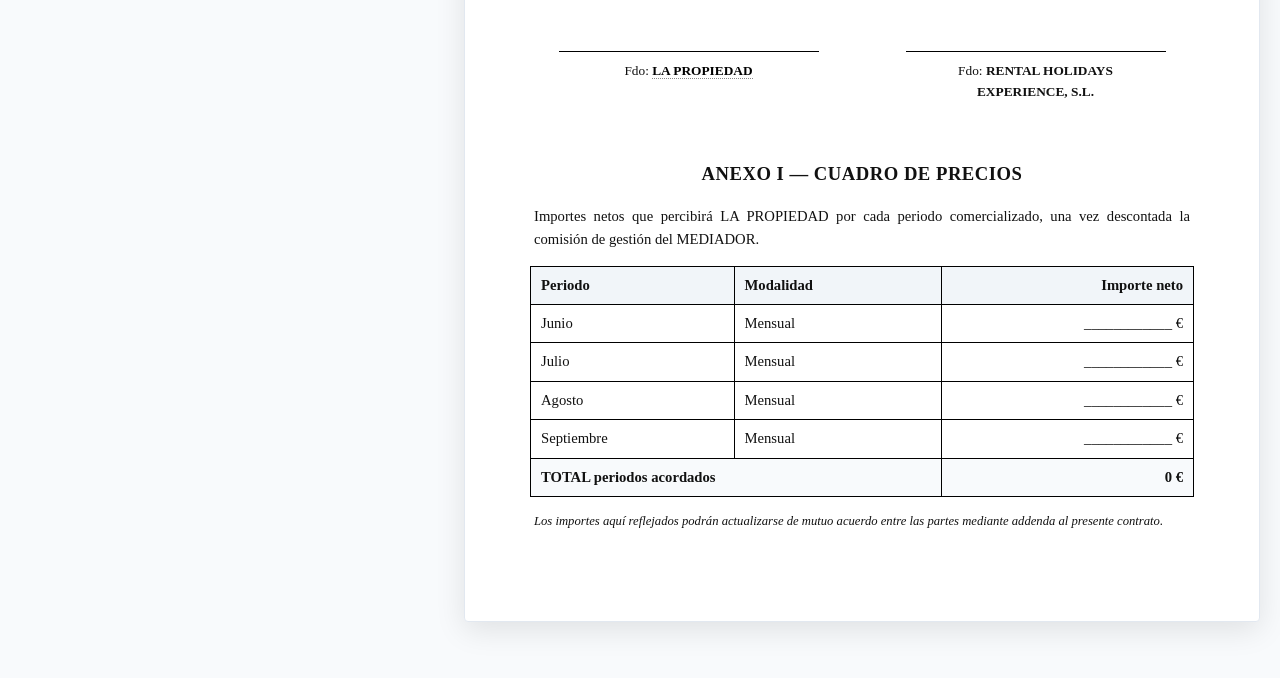
==== commit 4b5abae7: "Quitar del navegador las plantillas borradas en el servidor La sincronización solo añadía: lo que se" ====
--- a/index.html
+++ b/index.html
@@ -8,7 +8,7 @@
   <link rel="preconnect" href="https://fonts.googleapis.com">
   <link rel="stylesheet" href="https://fonts.googleapis.com/css2?family=Manrope:wght@600;700;800&display=swap">
   <!-- ?v= evita que el navegador sirva versiones viejas desde caché al abrir por file:// -->
-  <link rel="stylesheet" href="css/styles.css?v=8">
+  <link rel="stylesheet" href="css/styles.css?v=9">
   <script src="js/html2pdf.bundle.min.js"></script>
 </head>
 
@@ -396,10 +396,10 @@
     }
   </style>
 
-  <script src="js/contractData.js?v=8"></script>
-  <script src="js/signature.js?v=8"></script>
-  <script src="js/db.js?v=8"></script>
-  <script src="js/app.js?v=8"></script>
+  <script src="js/contractData.js?v=9"></script>
+  <script src="js/signature.js?v=9"></script>
+  <script src="js/db.js?v=9"></script>
+  <script src="js/app.js?v=9"></script>
 </body>
 
 </html>
